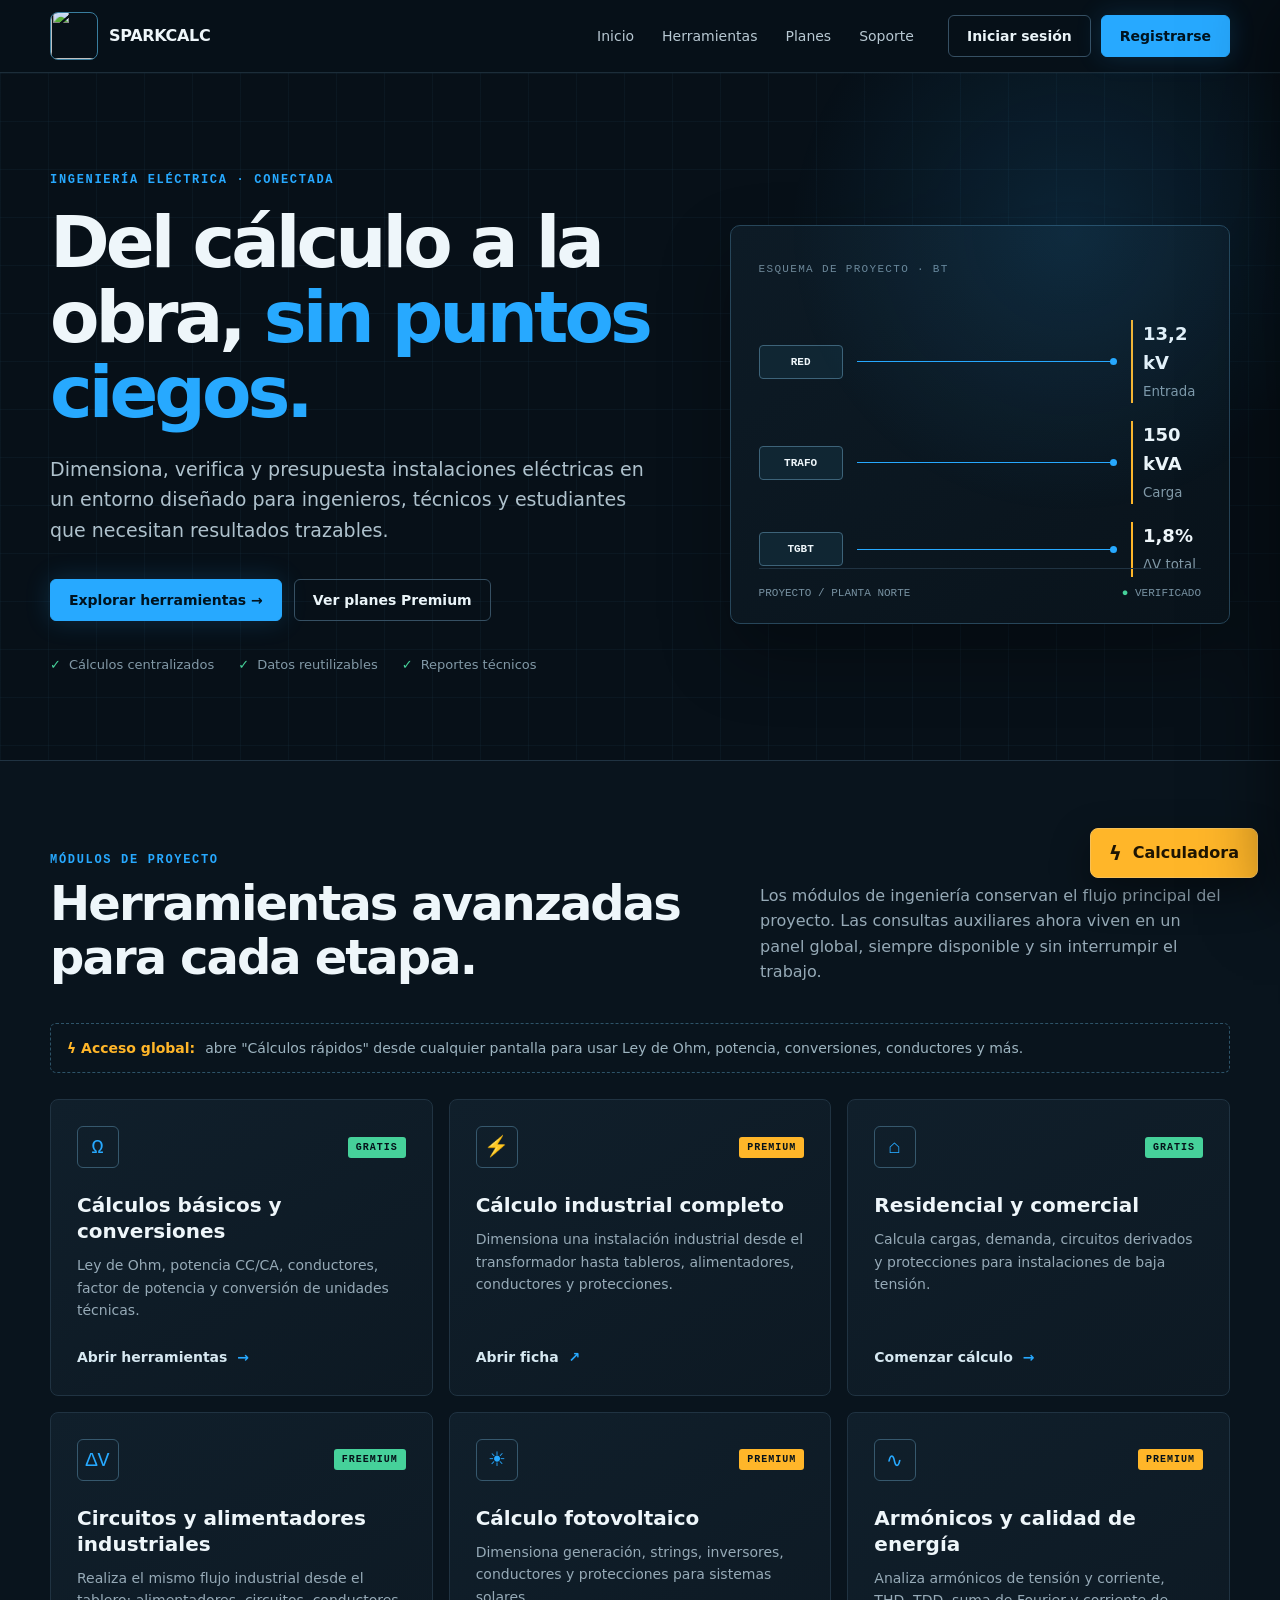
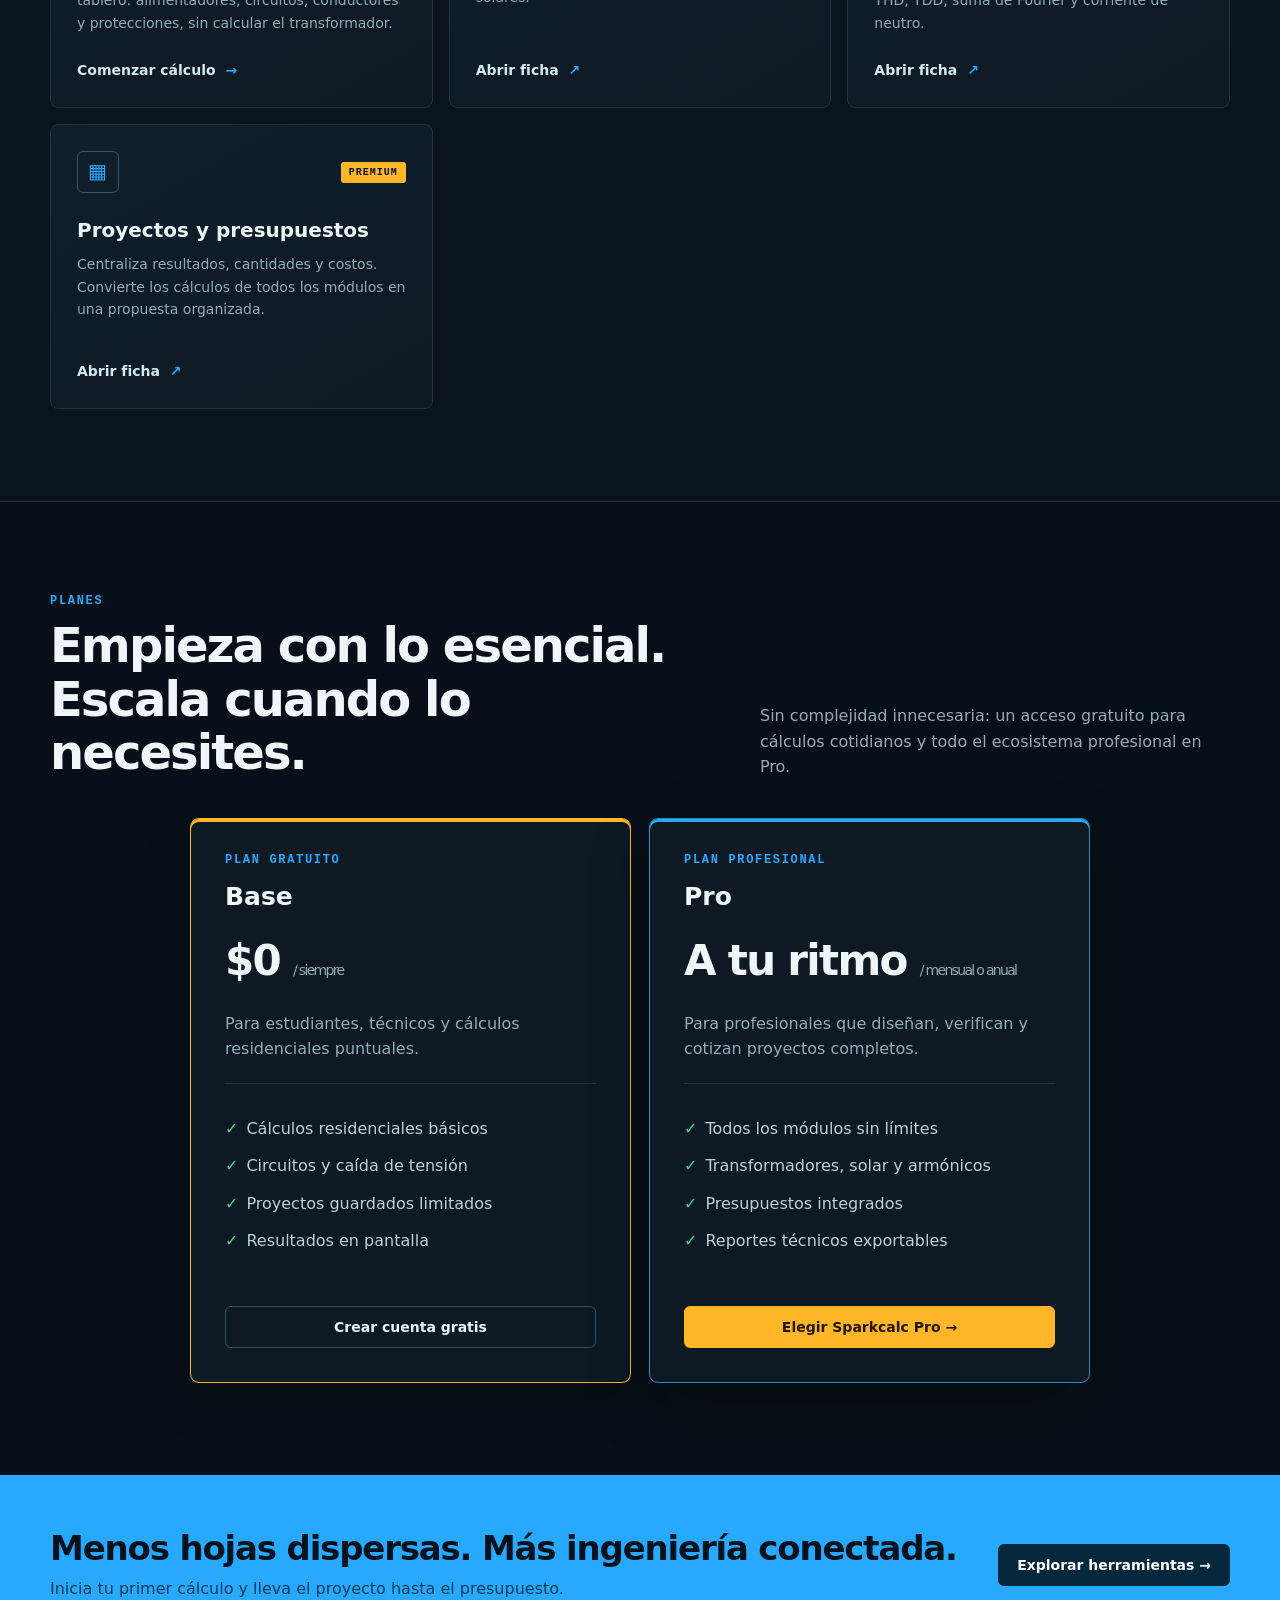
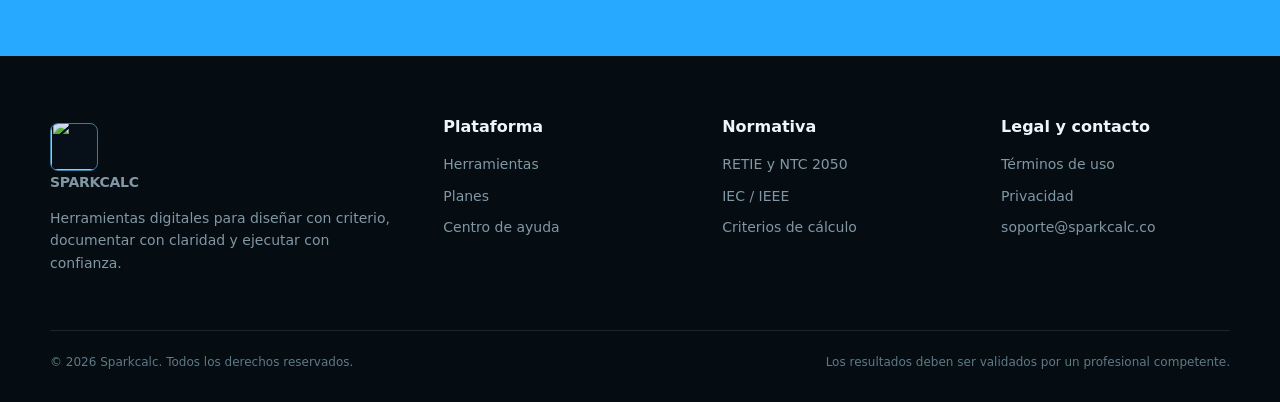
==== index.html @ feb38401 "Actualizacion de calculos basicos" ====
﻿<!doctype html>
<html lang="es">
<head>
  <meta charset="utf-8">
  <meta name="viewport" content="width=device-width, initial-scale=1">
  <meta name="description" content="Cálculo, análisis y gestión de proyectos eléctricos en una sola plataforma.">
  <title>Sparkcalc - Ingeniería eléctrica conectada</title>
  <link rel="icon" href="assets/img/logos.jpg">
  <link rel="stylesheet" href="assets/css/styles.css?v=20260930-calculator-layout">
</head>
<body>
  <header class="site-header">
    <div class="wrap nav">
      <a class="brand" href="#inicio" aria-label="Sparkcalc inicio">
        <span class="mark" aria-hidden="true"><img src="assets/img/logos.jpg" alt="" aria-hidden="true"></span>
        <span>SPARKCALC</span>
      </a>
      <nav class="links" aria-label="Navegación principal">
        <a href="#inicio">Inicio</a>
        <a href="pages/herramientas.html">Herramientas</a>
        <a href="pages/planes.html">Planes</a>
        <a href="pages/soporte.html">Soporte</a>
      </nav>
      <div class="actions">
        <a class="btn" href="pages/login.html">Iniciar sesión</a>
        <a class="btn primary" href="pages/registro.html">Registrarse</a>
      </div>
    </div>
  </header>

  <button class="quick-trigger" id="quickOpen" type="button" aria-controls="quickPanel" aria-expanded="false">
    <span class="bolt" aria-hidden="true">ϟ</span>
    <span class="label">Calculadora</span>
  </button>
  <div class="quick-backdrop" id="quickBackdrop"></div>

  <aside class="quick-panel" id="quickPanel" aria-hidden="true" aria-label="Calculadora científica">
    <div class="quick-head">
      <div>
        <div class="eyebrow">Disponible en todo momento</div>
        <h2>Calculadora científica</h2>
        <p>Resuelve expresiones sin salir de la página.</p>
      </div>
      <button class="close" id="quickClose" type="button" aria-label="Cerrar panel">×</button>
    </div>

    <div class="quick-groups" aria-label="Categorías de cálculo" hidden>
      <button class="quick-link active" type="button" data-calc="ohm" aria-pressed="true">Ω Ley de Ohm</button>
      <button class="quick-link" type="button" data-calc="power" aria-pressed="false">W Ley de Potencia</button>
      <button class="quick-link" type="button" data-calc="units" aria-pressed="false">⇄ Convertir unidades</button>
      <button class="quick-link" type="button" data-calc="conductors" aria-pressed="false">▤ Conductores</button>
      <button class="quick-link" type="button" data-calc="power-factor" aria-pressed="false">cosφ Factor de potencia</button>
      <button class="quick-link" type="button" data-calc="scientific" aria-pressed="false">ƒ(x) Científica</button>
    </div>

    <div class="mini-calc quick-calc" data-calc-panel="ohm" hidden>
      <h3>Ley de Ohm</h3>
      <p>Elige qué magnitud calcular y cuáles dos valores conoces.</p>
      <div class="field-row">
        <div class="field"><label for="ohmTarget">Calcular</label><select id="ohmTarget"><option value="V">Tensión (V)</option><option value="I" selected>Corriente (I)</option><option value="R">Resistencia (R)</option><option value="P">Potencia (P)</option></select></div>
        <div class="field"><label for="ohmMethod">Datos conocidos</label><select id="ohmMethod"></select></div>
      </div>
      <div class="field-row quick-field">
        <div class="field"><label id="ohmLabelA" for="ohmValueA">Tensión (V)</label><input id="ohmValueA" type="number" value="120" inputmode="decimal"></div>
        <div class="field"><label id="ohmLabelB" for="ohmValueB">Resistencia (Ω)</label><input id="ohmValueB" type="number" value="24" inputmode="decimal"></div>
      </div>
      <div class="result result-stack"><span id="ohmResultLabel">Corriente calculada</span><strong id="ohmResult">5 A</strong><small id="ohmFormula">I = V / R</small></div>
    </div>

    <div class="mini-calc quick-calc" data-calc-panel="power" hidden>
      <h3>Ley de Potencia</h3>
      <p>Calcula potencia, tensión, corriente o factor de potencia según el sistema.</p>
      <div class="field-row">
        <div class="field"><label for="powerSystem">Sistema</label><select id="powerSystem"><option value="dc">Corriente continua</option><option value="single" selected>Monofásico CA</option><option value="three">Trifásico CA</option></select></div>
        <div class="field"><label for="powerTarget">Calcular</label><select id="powerTarget"><option value="P" selected>Potencia activa</option><option value="V">Tensión</option><option value="I">Corriente</option><option value="PF">Factor de potencia</option></select></div>
      </div>
      <div class="field-row quick-field">
        <div class="field"><label id="powerLabelA" for="powerValueA">Tensión (V)</label><input id="powerValueA" type="number" value="220"></div>
        <div class="field"><label id="powerLabelB" for="powerValueB">Corriente (A)</label><input id="powerValueB" type="number" value="10"></div>
      </div>
      <div class="field quick-field" id="powerPfField"><label id="powerPfLabel" for="powerPf">Factor de potencia</label><input id="powerPf" type="number" value="0.9" min="0.01" max="1" step="0.01"></div>
      <div class="result result-stack"><span id="powerResultLabel">Potencia activa</span><strong id="powerResult">1,98 kW</strong><small id="powerDetail">2,20 kVA · 0,96 kVAr</small></div>
    </div>

    <div class="mini-calc quick-calc" data-calc-panel="units" hidden>
      <h3>Convertir unidades</h3>
      <p>Convierte magnitudes eléctricas entre sus unidades más usadas.</p>
      <div class="field"><label for="unitQuantity">Magnitud</label><select id="unitQuantity">
        <optgroup label="Electricidad"><option value="voltage">Tensión</option><option value="current">Corriente</option><option value="resistance">Resistencia e impedancia</option><option value="conductance">Conductancia</option><option value="power">Potencia activa</option><option value="reactivePower">Potencia reactiva</option><option value="apparentPower">Potencia aparente</option><option value="energy">Energía</option><option value="charge">Carga eléctrica</option><option value="capacitance">Capacitancia</option><option value="inductance">Inductancia</option><option value="frequency">Frecuencia</option></optgroup>
        <optgroup label="Puesta a tierra"><option value="resistivity">Resistividad</option><option value="conductivity">Conductividad</option><option value="electricField">Campo eléctrico</option></optgroup>
        <optgroup label="Iluminación"><option value="illuminance">Iluminancia</option><option value="luminousFlux">Flujo luminoso</option><option value="luminousIntensity">Intensidad luminosa</option><option value="luminance">Luminancia</option></optgroup>
        <optgroup label="Motores y mecánica"><option value="torque">Par motor</option><option value="speed">Velocidad angular</option><option value="force">Fuerza</option><option value="pressure">Presión</option></optgroup>
        <optgroup label="Ingeniería general"><option value="length">Longitud</option><option value="area">Área</option><option value="volume">Volumen</option><option value="mass">Masa</option><option value="temperature">Temperatura</option><option value="angle">Ángulo</option><option value="time">Tiempo</option></optgroup>
      </select></div>
      <div class="field-row quick-field">
        <div class="field"><label for="unitValue">Valor</label><input id="unitValue" type="number" value="1" inputmode="decimal"></div>
        <div class="field"><label for="unitFrom">Desde</label><select id="unitFrom"></select></div>
      </div>
      <div class="field quick-field"><label for="unitTo">Convertir a</label><select id="unitTo"></select></div>
      <div class="result"><span>Resultado</span><strong id="unitResult">1.000 W</strong></div>
    </div>

    <div class="mini-calc quick-calc" data-calc-panel="conductors" hidden>
      <h3>Selección preliminar de conductor</h3>
      <p>Estima calibre por ampacidad y caída de tensión máxima del 3%.</p>
      <div class="field-row">
        <div class="field"><label for="conductorCurrent">Corriente (A)</label><input id="conductorCurrent" type="number" value="40" min="0"></div>
        <div class="field"><label for="conductorLength">Longitud (m)</label><input id="conductorLength" type="number" value="30" min="0"></div>
        <div class="field"><label for="conductorVoltage">Tensión (V)</label><input id="conductorVoltage" type="number" value="220" min="1"></div>
        <div class="field"><label for="conductorMaterial">Material</label><select id="conductorMaterial"><option value="cu">Cobre</option><option value="al">Aluminio</option></select></div>
      </div>
      <div class="field quick-field"><label for="conductorSystem">Sistema</label><select id="conductorSystem"><option value="single">Monofásico</option><option value="three">Trifásico</option></select></div>
      <div class="result result-stack"><span>Calibre mínimo estimado</span><strong id="conductorResult">8 AWG Cu</strong><small id="conductorDetail">Ampacidad 50 A · ΔV 1,12%</small></div>
    </div>

    <div class="mini-calc quick-calc" data-calc-panel="power-factor" hidden>
      <h3>Corrección del factor de potencia</h3>
      <p>Estima el banco de capacitores requerido para una carga.</p>
      <div class="field"><label for="pfPower">Potencia activa (kW)</label><input id="pfPower" type="number" value="100" min="0"></div>
      <div class="field-row quick-field">
        <div class="field"><label for="pfInitial">FP actual</label><input id="pfInitial" type="number" value="0.8" min="0.01" max="1" step="0.01"></div>
        <div class="field"><label for="pfTarget">FP objetivo</label><input id="pfTarget" type="number" value="0.95" min="0.01" max="1" step="0.01"></div>
      </div>
      <div class="result result-stack"><span>Compensación requerida</span><strong id="pfResult">42,13 kVAr</strong><small id="pfDetail">De 0,80 a 0,95</small></div>
    </div>

    <div class="mini-calc quick-calc active" data-calc-panel="scientific">
      <div class="scientific-head">
        <div><h3>Calculadora científica</h3><p>Escribe una expresión o utiliza el teclado.</p></div>
        <button class="angle-mode" id="angleMode" type="button" aria-label="Cambiar unidad angular">DEG</button>
      </div>
      <label class="sr-only" for="scientificExpression">Expresión matemática</label>
      <input class="scientific-display" id="scientificExpression" type="text" value="" placeholder="Ejemplo: sin(30) + sqrt(16)" autocomplete="off" spellcheck="false">
      <output class="scientific-result" id="scientificResult" for="scientificExpression" aria-live="polite">0</output>
      <div class="scientific-keys" aria-label="Teclado de calculadora científica">
        <button type="button" data-sci-action="clear" class="key-action">AC</button>
        <button type="button" data-sci-action="backspace" class="key-action" aria-label="Borrar último carácter">⌫</button>
        <button type="button" data-sci-value="(">(</button><button type="button" data-sci-value=")">)</button>
        <button type="button" data-sci-value="sin(">sin</button><button type="button" data-sci-value="cos(">cos</button>
        <button type="button" data-sci-value="tan(">tan</button><button type="button" data-sci-value="sqrt(">√</button>
        <button type="button" data-sci-value="asin(">sin⁻¹</button><button type="button" data-sci-value="acos(">cos⁻¹</button>
        <button type="button" data-sci-value="atan(">tan⁻¹</button><button type="button" data-sci-value="abs(">|x|</button>
        <button type="button" data-sci-value="log(">log</button><button type="button" data-sci-value="ln(">ln</button>
        <button type="button" data-sci-value="pi">π</button><button type="button" data-sci-value="^">xʸ</button>
        <button type="button" data-sci-value="7">7</button><button type="button" data-sci-value="8">8</button>
        <button type="button" data-sci-value="9">9</button><button type="button" data-sci-value="/">÷</button>
        <button type="button" data-sci-value="4">4</button><button type="button" data-sci-value="5">5</button>
        <button type="button" data-sci-value="6">6</button><button type="button" data-sci-value="*">×</button>
        <button type="button" data-sci-value="1">1</button><button type="button" data-sci-value="2">2</button>
        <button type="button" data-sci-value="3">3</button><button type="button" data-sci-value="-">−</button>
        <button type="button" data-sci-value="0">0</button><button type="button" data-sci-value=".">.</button>
        <button type="button" data-sci-action="calculate" class="key-equals">=</button><button type="button" data-sci-value="+">+</button>
      </div>
      <p class="scientific-help">Funciones: sin, cos, tan, asin, acos, atan, sqrt, log, ln y abs. Constantes: pi y e.</p>
    </div>

    <p class="panel-note">¿Necesitas cálculos eléctricos o conversiones? <a class="muted-link" href="pages/calculos-basicos.html">Abrir la página de cálculos básicos →</a></p>
  </aside>

  <main>
    <section class="hero" id="inicio">
      <div class="wrap hero-grid">
        <div>
          <div class="eyebrow">Ingeniería eléctrica · conectada</div>
          <h1>Del cálculo a la obra, <span>sin puntos ciegos.</span></h1>
          <p class="lead">
            Dimensiona, verifica y presupuesta instalaciones eléctricas en un entorno diseñado para ingenieros,
            técnicos y estudiantes que necesitan resultados trazables.
          </p>
          <div class="hero-actions">
            <a class="btn primary" href="pages/herramientas.html">Explorar herramientas →</a>
            <a class="btn" href="pages/planes.html">Ver planes Premium</a>
          </div>
          <div class="micro">
            <span>Cálculos centralizados</span>
            <span>Datos reutilizables</span>
            <span>Reportes técnicos</span>
          </div>
        </div>

        <aside class="diagram" aria-label="Resumen visual de un proyecto eléctrico">
          <div class="flow">
            <div class="flow-row">
              <div class="node">RED</div>
              <div class="wire"></div>
              <div class="metric"><b>13,2 kV</b><small>Entrada</small></div>
            </div>
            <div class="flow-row">
              <div class="node">TRAFO</div>
              <div class="wire"></div>
              <div class="metric"><b>150 kVA</b><small>Carga</small></div>
            </div>
            <div class="flow-row">
              <div class="node">TGBT</div>
              <div class="wire"></div>
              <div class="metric"><b>1,8%</b><small>ΔV total</small></div>
            </div>
          </div>
          <div class="status">
            <span>PROYECTO / PLANTA NORTE</span>
            <span><strong>●</strong> VERIFICADO</span>
          </div>
        </aside>
      </div>
    </section>

    <section class="tools" id="herramientas">
      <div class="wrap">
        <div class="section-head">
          <div>
            <div class="eyebrow">Módulos de proyecto</div>
            <h2>Herramientas avanzadas<br>para cada etapa.</h2>
          </div>
          <p>
            Los módulos de ingeniería conservan el flujo principal del proyecto. Las consultas auxiliares ahora
            viven en un panel global, siempre disponible y sin interrumpir el trabajo.
          </p>
        </div>
        <div class="tools-note">
          <b>ϟ Acceso global:</b>
          abre "Cálculos rápidos" desde cualquier pantalla para usar Ley de Ohm, potencia, conversiones, conductores y más.
        </div>
        <div class="grid">
          <article class="card">
            <div class="card-top"><span class="icon">Ω</span><span class="tag free">Gratis</span></div>
            <h3>Cálculos básicos y conversiones</h3>
            <p>Ley de Ohm, potencia CC/CA, conductores, factor de potencia y conversión de unidades técnicas.</p>
            <a href="pages/calculos-basicos.html">Abrir herramientas <span>→</span></a>
          </article>
          <article class="card">
            <div class="card-top"><span class="icon">⚡</span><span class="tag">Premium</span></div>
            <h3>Cálculo industrial completo</h3>
            <p>Dimensiona una instalación industrial desde el transformador hasta tableros, alimentadores, conductores y protecciones.</p>
            <a href="pages/calculadora.html">Abrir ficha <span>↗</span></a>
          </article>
          <article class="card">
            <div class="card-top"><span class="icon">⌂</span><span class="tag free">Gratis</span></div>
            <h3>Residencial y comercial</h3>
            <p>Calcula cargas, demanda, circuitos derivados y protecciones para instalaciones de baja tensión.</p>
            <a href="pages/calculadora.html">Comenzar cálculo <span>→</span></a>
          </article>
          <article class="card">
            <div class="card-top"><span class="icon">ΔV</span><span class="tag free">Freemium</span></div>
            <h3>Circuitos y alimentadores industriales</h3>
            <p>Realiza el mismo flujo industrial desde el tablero: alimentadores, circuitos, conductores y protecciones, sin calcular el transformador.</p>
            <a href="pages/calculadora.html">Comenzar cálculo <span>→</span></a>
          </article>
          <article class="card">
            <div class="card-top"><span class="icon">☀</span><span class="tag">Premium</span></div>
            <h3>Cálculo fotovoltaico</h3>
            <p>Dimensiona generación, strings, inversores, conductores y protecciones para sistemas solares.</p>
            <a href="pages/fotovoltaico.html">Abrir ficha <span>↗</span></a>
          </article>
          <article class="card">
            <div class="card-top"><span class="icon">∿</span><span class="tag">Premium</span></div>
            <h3>Armónicos y calidad de energía</h3>
            <p>Analiza armónicos de tensión y corriente, THD, TDD, suma de Fourier y corriente de neutro.</p>
            <a href="pages/calidad-energia.html">Abrir ficha <span>↗</span></a>
          </article>
          <article class="card">
            <div class="card-top"><span class="icon">▦</span><span class="tag">Premium</span></div>
            <h3>Proyectos y presupuestos</h3>
            <p>Centraliza resultados, cantidades y costos. Convierte los cálculos de todos los módulos en una propuesta organizada.</p>
            <a href="pages/proyectos.html">Abrir ficha <span>↗</span></a>
          </article>
        </div>
      </div>
    </section>

    <section class="pricing" id="planes">
      <div class="wrap">
        <div class="section-head">
          <div>
            <div class="eyebrow">Planes</div>
            <h2>Empieza con lo esencial.<br>Escala cuando lo necesites.</h2>
          </div>
          <p>Sin complejidad innecesaria: un acceso gratuito para cálculos cotidianos y todo el ecosistema profesional en Pro.</p>
        </div>
        <div class="price-grid">
          <article class="price">
            <div class="eyebrow">Plan gratuito</div>
            <h3>Base</h3>
            <div class="amount">$0 <small>/ siempre</small></div>
            <p>Para estudiantes, técnicos y cálculos residenciales puntuales.</p>
            <ul class="features">
              <li>Cálculos residenciales básicos</li>
              <li>Circuitos y caída de tensión</li>
              <li>Proyectos guardados limitados</li>
              <li>Resultados en pantalla</li>
            </ul>
            <a class="btn" href="pages/registro.html">Crear cuenta gratis</a>
          </article>
          <article class="price pro">
            <div class="eyebrow">Plan profesional</div>
            <h3>Pro</h3>
            <div class="amount">A tu ritmo <small>/ mensual o anual</small></div>
            <p>Para profesionales que diseñan, verifican y cotizan proyectos completos.</p>
            <ul class="features">
              <li>Todos los módulos sin límites</li>
              <li>Transformadores, solar y armónicos</li>
              <li>Presupuestos integrados</li>
              <li>Reportes técnicos exportables</li>
            </ul>
            <a class="btn amber" href="pages/registro.html">Elegir Sparkcalc Pro →</a>
          </article>
        </div>
      </div>
    </section>

    <section class="cta-band">
      <div class="wrap cta-in">
        <div>
          <h2>Menos hojas dispersas. Más ingeniería conectada.</h2>
          <p>Inicia tu primer cálculo y lleva el proyecto hasta el presupuesto.</p>
        </div>
        <a class="btn" href="pages/herramientas.html">Explorar herramientas →</a>
      </div>
    </section>
  </main>

  <footer id="soporte">
    <div class="wrap">
      <div class="foot">
        <div>
          <a class="brand" href="#inicio"><span class="mark" aria-hidden="true"><img src="assets/img/logos.jpg" alt="" aria-hidden="true"></span><span>SPARKCALC</span></a>
          <p>Herramientas digitales para diseñar con criterio, documentar con claridad y ejecutar con confianza.</p>
        </div>
        <div>
          <h4>Plataforma</h4>
          <a href="pages/herramientas.html">Herramientas</a>
          <a href="pages/planes.html">Planes</a>
          <a href="pages/soporte.html">Centro de ayuda</a>
        </div>
        <div>
          <h4>Normativa</h4>
          <a href="pages/normativa.html">RETIE y NTC 2050</a>
          <a href="pages/normativa.html#iec-ieee">IEC / IEEE</a>
          <a href="pages/normativa.html#criterios">Criterios de cálculo</a>
        </div>
        <div>
          <h4>Legal y contacto</h4>
          <a href="pages/legal.html">Términos de uso</a>
          <a href="pages/legal.html#privacidad">Privacidad</a>
          <a href="mailto:soporte@sparkcalc.co">soporte@sparkcalc.co</a>
        </div>
      </div>
      <div class="legal">
        <span>© 2026 Sparkcalc. Todos los derechos reservados.</span>
        <span>Los resultados deben ser validados por un profesional competente.</span>
      </div>
    </div>
  </footer>
  <script src="assets/js/main.js?v=20260930-calculator-layout" defer></script>
</body>
</html>
---- assets/css/styles.css ----
:root {
  --bg: #071018;
  --panel: #0d1923;
  --panel-strong: #101f2b;
  --line: #203342;
  --text: #eef6fa;
  --muted: #96aab7;
  --blue: #27a9ff;
  --amber: #ffb629;
  --green: #46d19a;
  --max: 1180px;
}

* { box-sizing: border-box; }
html { scroll-behavior: smooth; }

body {
  margin: 0;
  background: var(--bg);
  color: var(--text);
  font: 16px/1.6 Inter, ui-sans-serif, system-ui, -apple-system, BlinkMacSystemFont, "Segoe UI", sans-serif;
  opacity: 0;
  animation: pageIn .42s ease-out forwards;
}

body.page-exit { animation: pageOut .18s ease-in forwards; }

a { color: inherit; text-decoration: none; }
button, input { font: inherit; }
.is-hidden { display: none; }
.wrap { width: min(var(--max), calc(100% - 40px)); margin: auto; }

.eyebrow {
  color: var(--blue);
  font: 700 12px/1.2 ui-monospace, SFMono-Regular, Consolas, monospace;
  letter-spacing: .14em;
  text-transform: uppercase;
}

.site-header {
  position: sticky;
  top: 0;
  z-index: 20;
  border-bottom: 1px solid rgba(69, 101, 122, .35);
  background: rgba(7, 16, 24, .88);
  -webkit-backdrop-filter: blur(16px);
  backdrop-filter: blur(16px);
}

.nav { display: flex; height: 72px; align-items: center; gap: 34px; }
.brand { display: flex; align-items: center; gap: 11px; font-weight: 780; letter-spacing: -.02em; }

.mark {
  display: grid;
  width: 48px;
  height: 48px;
  place-items: center;
  border: 1px solid #397d9e;
  border-radius: 8px;
  overflow: hidden;
  background: #071018;
  color: var(--amber);
  padding: 0;
}

.mark img {
  width: 54px;
  height: 54px;
  max-width: none;
  object-fit: cover;
  object-position: 27% 50%;
  transform: translateY(-8px);
}

.links { display: flex; gap: 28px; margin-left: auto; color: #b7c8d2; font-size: 14px; }
.links a:hover { color: #fff; }
.actions { display: flex; gap: 10px; }

.btn {
  display: inline-flex;
  min-height: 42px;
  align-items: center;
  justify-content: center;
  padding: 0 18px;
  border: 1px solid #365063;
  border-radius: 6px;
  background: transparent;
  color: #eaf4f8;
  cursor: pointer;
  font-size: 14px;
  font-weight: 700;
  transition: transform .2s ease, border-color .2s ease, background-color .2s ease, box-shadow .2s ease;
}

.btn:hover { border-color: #5b839d; transform: translateY(-2px); box-shadow: 0 10px 24px rgba(0, 0, 0, .18); }
.btn:active { transform: translateY(0); }
.btn.primary { border-color: var(--blue); background: var(--blue); color: #00131f; box-shadow: 0 0 26px rgba(39, 169, 255, .18); }
.btn.amber { border-color: var(--amber); background: var(--amber); color: #241600; }

.hero {
  position: relative;
  overflow: hidden;
  padding: 100px 0 84px;
  border-bottom: 1px solid var(--line);
  background-image:
    linear-gradient(rgba(41, 79, 102, .12) 1px, transparent 1px),
    linear-gradient(90deg, rgba(41, 79, 102, .12) 1px, transparent 1px);
  background-size: 48px 48px;
}

.hero::after {
  position: absolute;
  top: -150px;
  right: -100px;
  width: 620px;
  height: 620px;
  background: radial-gradient(circle, rgba(39, 169, 255, .13), transparent 64%);
  content: "";
  pointer-events: none;
}

.hero-grid { display: grid; align-items: center; gap: 68px; grid-template-columns: 1.1fr .9fr; }
.hero-grid > *, .page-hero .wrap { animation: riseIn .58s ease-out both; }
.hero-grid > *:nth-child(2) { animation-delay: .08s; }
.hero h1 { max-width: 800px; margin: 18px 0 24px; font-size: clamp(42px, 6vw, 72px); letter-spacing: -.055em; line-height: 1.04; }
.hero h1 span { color: var(--blue); }
.lead { max-width: 650px; margin: 0 0 34px; color: #afc2cd; font-size: 19px; }
.hero-actions { display: flex; flex-wrap: wrap; gap: 12px; }
.micro { display: flex; gap: 24px; margin-top: 34px; color: #8299a7; font-size: 13px; }
.micro span::before, .features li::before { margin-right: 8px; color: var(--green); content: "✓"; }

.diagram {
  position: relative;
  min-height: 390px;
  padding: 28px;
  border: 1px solid #27465a;
  border-radius: 10px;
  background: linear-gradient(145deg, #0d1b26, #09131b);
  box-shadow: 0 30px 70px rgba(0, 0, 0, .32);
  transition: transform .28s ease, border-color .28s ease, box-shadow .28s ease;
}

.diagram:hover { border-color: #3b7494; transform: translateY(-5px); box-shadow: 0 34px 80px rgba(0, 0, 0, .38); }

.diagram::before {
  color: #6d8798;
  content: "ESQUEMA DE PROYECTO · BT";
  font: 11px ui-monospace, SFMono-Regular, Consolas, monospace;
  letter-spacing: .12em;
}

.flow { margin-top: 40px; }
.flow-row { display: grid; align-items: center; gap: 14px; grid-template-columns: 84px 1fr 70px; margin: 18px 0; }
.node { padding: 10px 8px; border: 1px solid #3d6379; border-radius: 4px; background: #102633; font: 700 11px ui-monospace, SFMono-Regular, Consolas, monospace; text-align: center; }
.wire { position: relative; height: 1px; background: var(--blue); }
.wire::after { position: absolute; top: -3px; right: 0; width: 7px; height: 7px; border-radius: 50%; background: var(--blue); content: ""; }
.metric { padding-left: 10px; border-left: 2px solid var(--amber); }
.metric b { display: block; font-size: 18px; }
.metric small { color: #8199a7; }

.status {
  position: absolute;
  right: 28px;
  bottom: 24px;
  left: 28px;
  display: flex;
  justify-content: space-between;
  padding-top: 18px;
  border-top: 1px solid var(--line);
  color: #7892a2;
  font: 11px ui-monospace, SFMono-Regular, Consolas, monospace;
}

.status strong { color: var(--green); }
section { padding: 92px 0; }

.section-head {
  display: flex;
  align-items: end;
  justify-content: space-between;
  gap: 30px;
  margin-bottom: 38px;
}

.section-head h2 { margin: 10px 0 0; font-size: clamp(32px, 4vw, 48px); letter-spacing: -.04em; line-height: 1.12; }
.section-head p { max-width: 470px; margin: 0; color: var(--muted); }
.tools { background: #09141d; }

.tools-note {
  display: flex;
  align-items: center;
  gap: 10px;
  margin: 0 0 26px;
  padding: 13px 16px;
  border: 1px dashed #2d5368;
  border-radius: 6px;
  color: #9eb5c1;
  font-size: 14px;
}

.tools-note b { color: var(--amber); }
.grid { display: grid; gap: 16px; grid-template-columns: repeat(3, 1fr); }

.card {
  display: flex;
  min-height: 285px;
  flex-direction: column;
  padding: 26px;
  border: 1px solid var(--line);
  border-radius: 8px;
  background: linear-gradient(150deg, var(--panel-strong), var(--panel));
  animation: riseIn .52s ease-out both;
  transition: transform .22s ease, border-color .22s ease, box-shadow .22s ease;
}

.card:hover { border-color: #376078; transform: translateY(-6px); box-shadow: 0 22px 48px rgba(0, 0, 0, .22); }
.card:nth-child(2), .module-item:nth-child(2), .step:nth-child(2) { animation-delay: .06s; }
.card:nth-child(3), .module-item:nth-child(3), .step:nth-child(3) { animation-delay: .12s; }
.card:nth-child(4), .module-item:nth-child(4) { animation-delay: .18s; }
.card:nth-child(5) { animation-delay: .24s; }
.card:nth-child(6) { animation-delay: .3s; }
.card-top { display: flex; align-items: center; justify-content: space-between; }
.icon { display: grid; width: 42px; height: 42px; place-items: center; border: 1px solid #36586d; border-radius: 6px; color: var(--blue); font: 20px ui-monospace, SFMono-Regular, Consolas, monospace; }
.tag { padding: 5px 8px; border-radius: 3px; background: var(--amber); color: #05121a; font: 700 10px ui-monospace, SFMono-Regular, Consolas, monospace; letter-spacing: .1em; text-transform: uppercase; }
.tag.free { background: var(--green); }
.card h3 { margin: 24px 0 10px; font-size: 20px; line-height: 1.3; }
.card p { margin: 0; color: var(--muted); font-size: 14px; }
.card a { margin-top: auto; padding-top: 25px; color: #d6e8f1; font-size: 14px; font-weight: 700; }
.card a span { margin-left: 5px; color: var(--blue); }

.pricing { border-top: 1px solid var(--line); background: var(--bg); }
.price-grid { display: grid; max-width: 900px; gap: 18px; grid-template-columns: 1fr 1fr; margin: 0 auto; }
.price { padding: 34px; border: 1px solid var(--line); border-radius: 9px; background: var(--panel); }
.price:not(.pro) { border-color: var(--amber); box-shadow: inset 0 3px var(--amber), 0 18px 45px rgba(0, 0, 0, .18); }
.price.pro { border-color: #2c8ac0; box-shadow: inset 0 3px var(--blue), 0 25px 60px rgba(0, 0, 0, .25); }
.price h3 { margin: 10px 0; font-size: 25px; }
.amount { font-size: 42px; font-weight: 800; letter-spacing: -.04em; }
.amount small { color: var(--muted); font-size: 14px; font-weight: 500; }
.price > p { min-height: 52px; color: var(--muted); }
.features { padding: 20px 0; border-top: 1px solid var(--line); margin: 20px 0; list-style: none; }
.features li { margin: 12px 0; color: #bed0d9; }
.price .btn { width: 100%; }

.cta-band { padding: 54px 0; background: var(--blue); color: #02131d; }
.cta-in { display: flex; align-items: center; justify-content: space-between; gap: 30px; }
.cta-in h2 { margin: 0; font-size: 34px; letter-spacing: -.035em; line-height: 1.15; }
.cta-in p { margin: 8px 0 0; color: #0c3b56; }
.cta-in .btn { border-color: #06283c; background: #06283c; color: #fff; white-space: nowrap; }

footer { padding: 58px 0 30px; background: #050c12; }
.foot { display: grid; gap: 50px; grid-template-columns: 1.5fr repeat(3, 1fr); }
.foot p, .foot a { color: #8197a4; font-size: 14px; }
.foot h4 { margin: 0 0 14px; }
.foot a { display: block; margin: 9px 0; }
.foot a:hover { color: #fff; }
.legal { display: flex; justify-content: space-between; margin-top: 42px; padding-top: 22px; border-top: 1px solid #172632; color: #607987; font-size: 12px; }

.quick-trigger {
  position: fixed;
  right: 22px;
  bottom: 22px;
  z-index: 35;
  display: flex;
  min-height: 50px;
  align-items: center;
  gap: 10px;
  padding: 0 18px;
  border: 1px solid #f7c057;
  border-radius: 8px;
  background: var(--amber);
  color: #1e1503;
  box-shadow: 0 14px 38px rgba(0, 0, 0, .42);
  cursor: pointer;
  font-weight: 800;
  transition: transform .2s ease, box-shadow .2s ease;
}

.quick-trigger:hover { transform: translateY(-3px); box-shadow: 0 18px 46px rgba(0, 0, 0, .5); }

.quick-trigger .bolt { font-size: 20px; }
.quick-panel { position: fixed; inset: 0 0 0 auto; z-index: 50; width: min(430px, 100%); overflow: auto; padding: 24px; border-left: 1px solid #31556a; background: #08131c; box-shadow: -24px 0 70px rgba(0, 0, 0, .55); transform: translateX(105%); transition: transform .25s ease; }
.quick-panel.open { transform: none; }
.quick-backdrop { position: fixed; inset: 0; z-index: 45; background: rgba(1, 7, 11, .62); -webkit-backdrop-filter: blur(3px); backdrop-filter: blur(3px); opacity: 0; pointer-events: none; transition: .2s; }
.quick-backdrop.open { opacity: 1; pointer-events: auto; }
.quick-head { display: flex; align-items: start; justify-content: space-between; gap: 20px; padding-bottom: 20px; border-bottom: 1px solid var(--line); }
.quick-head h2 { margin: 6px 0; font-size: 24px; line-height: 1.2; }
.quick-head p { margin: 0; color: var(--muted); font-size: 14px; }
.close { width: 40px; height: 40px; border: 1px solid var(--line); border-radius: 6px; background: var(--panel); color: #fff; cursor: pointer; font-size: 22px; }
.quick-groups { display: grid; gap: 9px; grid-template-columns: 1fr 1fr; margin: 22px 0; }
.quick-link { padding: 13px; border: 1px solid var(--line); border-radius: 6px; background: var(--panel); color: #c8d8e0; cursor: pointer; font-weight: 650; text-align: left; }
.quick-link:hover, .quick-link.active { border-color: var(--blue); background: #102839; color: #fff; }
.mini-calc { padding: 20px; border: 1px solid #28536c; border-radius: 8px; background: #0d1e29; }
.mini-calc h3 { margin: 0 0 4px; }
.mini-calc > p { margin: 0 0 18px; color: var(--muted); font-size: 13px; }
.field-row { display: grid; gap: 10px; grid-template-columns: 1fr 1fr; }
.field label { display: block; margin-bottom: 5px; color: #9db2bd; font-size: 13px; }
.field input, .quick-panel .field select { width: 100%; height: 43px; padding: 0 11px; border: 1px solid #315267; border-radius: 5px; background: #07131b; color: #fff; font: 16px ui-monospace, SFMono-Regular, Consolas, monospace; }
.result { display: flex; align-items: center; justify-content: space-between; margin-top: 15px; padding: 13px; border-left: 3px solid var(--green); background: #0a1720; }
.result span { color: var(--muted); font-size: 13px; }
.result strong { font: 700 20px ui-monospace, SFMono-Regular, Consolas, monospace; }
.quick-calc[hidden] { display: none; }
.quick-field { margin-top: 10px; }
.result-stack { display: grid; align-items: initial; justify-content: initial; }
.result-stack strong { margin-top: 3px; }
.result-stack small { margin-top: 2px; color: #8299a7; font: 11px ui-monospace, SFMono-Regular, Consolas, monospace; }
.sr-only { position: absolute; width: 1px; height: 1px; overflow: hidden; clip: rect(0, 0, 0, 0); white-space: nowrap; }
.scientific-head { display: flex; align-items: start; justify-content: space-between; gap: 16px; }
.scientific-head h3 { margin-bottom: 4px; }
.angle-mode { padding: 6px 9px; border: 1px solid var(--blue); border-radius: 5px; background: #102839; color: #fff; cursor: pointer; font: 700 11px ui-monospace, SFMono-Regular, Consolas, monospace; }
.scientific-display { width: 100%; height: 46px; margin-top: 8px; padding: 0 12px; border: 1px solid #315267; border-radius: 5px 5px 0 0; outline: none; background: #07131b; color: #dbeaf1; font: 15px ui-monospace, SFMono-Regular, Consolas, monospace; text-align: right; }
.scientific-display:focus { border-color: var(--blue); }
.scientific-result { display: block; min-height: 48px; overflow: hidden; padding: 7px 12px; border: 1px solid #315267; border-top: 0; border-radius: 0 0 5px 5px; background: #091720; color: var(--green); font: 700 22px/34px ui-monospace, SFMono-Regular, Consolas, monospace; text-align: right; text-overflow: ellipsis; white-space: nowrap; }
.scientific-keys { display: grid; gap: 7px; grid-template-columns: repeat(4, 1fr); margin-top: 14px; }
.scientific-keys button { min-height: 39px; border: 1px solid #29485b; border-radius: 5px; background: #10212d; color: #dbeaf1; cursor: pointer; font-weight: 700; transition: border-color .15s, background-color .15s; }
.scientific-keys button:hover { border-color: var(--blue); background: #153044; }
.scientific-keys .key-action { color: var(--amber); }
.scientific-keys .key-equals { border-color: var(--blue); background: var(--blue); color: #00131f; }
.scientific-help { margin: 12px 0 0; color: #7892a2; font-size: 11px; }
.panel-note { margin-top: 20px; color: #76909f; font-size: 12px; }

/* Página de cálculos básicos */
.calculations-page { background: #071018; }
.calc-index { position: sticky; top: 72px; z-index: 15; border-bottom: 1px solid var(--line); background: rgba(7, 16, 24, .94); backdrop-filter: blur(12px); }
.calc-index .wrap { display: flex; gap: 8px; overflow-x: auto; padding: 12px 0; scrollbar-width: thin; }
.calc-index a { flex: 0 0 auto; padding: 7px 12px; border: 1px solid #29485b; border-radius: 20px; color: #a9bec9; font-size: 12px; font-weight: 700; }
.calc-index a:hover { border-color: var(--blue); color: #fff; }
.calc-library { padding: 54px 0 80px; background: #09141d; }
.calc-library-grid { display: grid; gap: 20px; grid-template-columns: repeat(2, minmax(0, 1fr)); }
.calc-tool-card { scroll-margin-top: 145px; padding: 28px; border: 1px solid #27465a; border-radius: 10px; background: linear-gradient(145deg, #0d1b26, #09131b); box-shadow: 0 22px 55px rgba(0, 0, 0, .22); }
.calc-tool-wide { grid-column: 1 / -1; }
.calc-tool-heading { display: flex; align-items: center; gap: 14px; margin-bottom: 12px; }
.calc-tool-heading h2 { margin: 3px 0 0; font-size: 25px; letter-spacing: -.03em; }
.calc-tool-card > p { margin: 0 0 22px; color: #8fa6b3; font-size: 14px; }
.calc-tool-card .field label { color: #9db2bd; }
.calc-tool-card .field input, .calc-tool-card .field select { width: 100%; height: 43px; padding: 0 11px; border: 1px solid #315267; border-radius: 5px; background: #07131b; color: #fff; font: 15px ui-monospace, SFMono-Regular, Consolas, monospace; }
.calc-tool-card .field-note { display: block; margin-top: 6px; color: #718a98; font-size: 11px; line-height: 1.45; }
.converter-layout { display: grid; gap: 12px; grid-template-columns: 1.35fr repeat(3, 1fr); }
.calc-warning { margin-top: 22px; padding: 16px 18px; border: 1px dashed #4b6070; border-radius: 7px; color: #8fa6b3; font-size: 13px; }
.calc-warning strong { color: var(--amber); }
.electric-wheel-layout { display: grid; align-items: center; gap: 52px; grid-template-columns: 330px 1fr; }
.formula-wheel { position: relative; display: grid; width: 320px; height: 320px; overflow: hidden; border: 2px solid #315d75; border-radius: 50%; grid-template-columns: 1fr 1fr; grid-template-rows: 1fr 1fr; background: #07131b; box-shadow: inset 0 0 45px rgba(39, 169, 255, .08), 0 20px 45px rgba(0, 0, 0, .25); }
.wheel-segment { display: grid; place-content: center; gap: 2px; border: 0; background: #0d202d; color: #9eb3bf; cursor: pointer; transition: background-color .2s, color .2s, box-shadow .2s; }
.wheel-segment:nth-child(odd) { border-right: 1px solid #315267; }
.wheel-p, .wheel-v { border-bottom: 1px solid #315267; }
.wheel-segment strong { font: 800 34px/1 ui-monospace, SFMono-Regular, Consolas, monospace; }
.wheel-segment span { font-size: 11px; font-weight: 700; }
.wheel-segment small { display: block; max-width: 118px; margin-top: 4px; color: #738d9b; font: 9px/1.35 ui-monospace, SFMono-Regular, Consolas, monospace; }
.wheel-segment:hover { background: #123247; color: #fff; }
.wheel-segment.active { background: #0c3c59; color: var(--blue); box-shadow: inset 0 0 30px rgba(39, 169, 255, .15); }
.wheel-segment.active small { color: #b8dcee; }
.wheel-segment:disabled { background: #09151e; color: #4e626e; cursor: not-allowed; }
.wheel-segment:disabled small { color: #42545f; }
.wheel-center { position: absolute; top: 50%; left: 50%; display: grid; width: 92px; height: 92px; place-content: center; border: 2px solid var(--amber); border-radius: 50%; background: #09141d; color: var(--amber); font: 800 23px/1 ui-monospace, SFMono-Regular, Consolas, monospace; text-align: center; transform: translate(-50%, -50%); pointer-events: none; }
.wheel-center small { color: #8da2ae; font-size: 9px; font-weight: 500; }
.wheel-form { display: grid; min-width: 0; gap: 12px; }
#quickPanel .quick-groups, #quickPanel [data-calc-panel]:not([data-calc-panel="scientific"]) { display: none !important; }

.page-main { background: #f4f7f9; color: #13232d; }
.page-hero {
  padding: 74px 0 46px;
  border-bottom: 1px solid var(--line);
  color: var(--text);
  background:
    linear-gradient(90deg, rgba(39, 169, 255, .13), transparent 42%),
    linear-gradient(rgba(41, 79, 102, .1) 1px, transparent 1px),
    linear-gradient(90deg, rgba(41, 79, 102, .1) 1px, transparent 1px),
    #09141d;
  background-size: auto, 44px 44px, 44px 44px;
}
.page-hero h1 { max-width: 780px; margin: 12px 0 16px; color: var(--text); font-size: clamp(36px, 5vw, 58px); letter-spacing: -.05em; line-height: 1.05; }
.page-hero p { max-width: 760px; margin: 0; color: #abc0cc; font-size: 18px; }
.page-section { padding: 56px 0; background: #f4f7f9; }
.split { display: grid; gap: 22px; grid-template-columns: 1.05fr .95fr; }
.panel {
  padding: 24px;
  border: 1px solid #d8e2e8;
  border-radius: 8px;
  background: #ffffff;
  color: #13232d;
  box-shadow: 0 18px 45px rgba(22, 44, 58, .08);
  animation: riseIn .5s ease-out both;
  transition: transform .22s ease, box-shadow .22s ease, border-color .22s ease;
}
.panel:hover { border-color: #c2d3dc; transform: translateY(-3px); box-shadow: 0 22px 52px rgba(22, 44, 58, .11); }
.panel h2, .panel h3 { margin-top: 0; letter-spacing: -.025em; line-height: 1.2; }
.panel h2, .panel h3 { color: #0f2532; }
.panel p { color: #344f60; }
.module-list { display: grid; gap: 14px; }
.module-item {
  display: grid;
  gap: 16px;
  grid-template-columns: 52px 1fr auto;
  align-items: center;
  padding: 18px;
  border: 1px solid #d8e2e8;
  border-radius: 8px;
  background: #ffffff;
  color: #13232d;
  box-shadow: 0 14px 34px rgba(22, 44, 58, .07);
  animation: riseIn .5s ease-out both;
  transition: transform .2s ease, border-color .2s ease, box-shadow .2s ease;
}
.module-item:hover { border-color: #b9ced9; transform: translateY(-3px); box-shadow: 0 18px 42px rgba(22, 44, 58, .1); }
.module-item p { margin: 4px 0 0; color: #344f60; font-size: 14px; }
.module-item h3 { margin: 0; color: #0f2532; font-size: 18px; }
.page-section .btn:not(.primary):not(.amber), .auth-card .btn:not(.primary):not(.amber) {
  border-color: #b7c9d3;
  background: #ffffff;
  color: #173140;
}
.page-section .btn:not(.primary):not(.amber):hover, .auth-card .btn:not(.primary):not(.amber):hover {
  border-color: #6d91a5;
}
.stat-grid { display: grid; gap: 12px; grid-template-columns: repeat(3, 1fr); margin-top: 22px; }
.stat {
  padding: 16px;
  border: 1px solid #d9e5eb;
  border-left: 4px solid var(--blue);
  border-radius: 6px;
  background: #f8fbfd;
}
.stat b { display: block; font-size: 24px; letter-spacing: -.03em; }
.stat span { color: #405b6b; font-size: 13px; }
.form-grid { display: grid; gap: 14px; grid-template-columns: 1fr 1fr; }
.form-grid .field.full { grid-column: 1 / -1; }
.panel .field label, .auth-card .field label { color: #425765; }
.panel .field input, .panel .field select, .panel .field textarea,
.auth-card .field input, .auth-card .field select, .auth-card .field textarea {
  width: 100%;
  min-height: 43px;
  padding: 10px 11px;
  border: 1px solid #c9d7df;
  border-radius: 5px;
  background: #fbfdfe;
  color: #102431;
  box-shadow: inset 0 1px 2px rgba(16, 36, 49, .04);
}
.field textarea { min-height: 110px; resize: vertical; }
.table {
  width: 100%;
  border-collapse: collapse;
  overflow: hidden;
  border: 1px solid #d8e2e8;
  border-radius: 8px;
  background: #ffffff;
  color: #263b49;
  font-size: 14px;
}
.table th, .table td { padding: 14px; border-bottom: 1px solid #e1e9ee; text-align: left; }
.table th { background: #eaf2f6; color: #173140; font-size: 12px; letter-spacing: .08em; text-transform: uppercase; }
.table tr:last-child td { border-bottom: 0; }
.steps { display: grid; gap: 12px; counter-reset: step; }
.step { position: relative; padding: 18px 18px 18px 58px; border: 1px solid #d8e2e8; border-radius: 8px; background: #f8fbfd; }
.step::before {
  position: absolute;
  top: 18px;
  left: 18px;
  display: grid;
  width: 28px;
  height: 28px;
  place-items: center;
  border-radius: 50%;
  background: var(--amber);
  color: #211500;
  counter-increment: step;
  content: counter(step);
  font-weight: 800;
}
.step h3 { margin: 0 0 4px; font-size: 17px; }
.step p { margin: 0; color: #344f60; font-size: 14px; }
.auth-shell { display: grid; min-height: calc(100vh - 72px); place-items: center; padding: 46px 0; background: #f4f7f9; color: #13232d; }
.auth-card {
  width: min(460px, calc(100% - 32px));
  padding: 32px;
  border: 1px solid #d8e2e8;
  border-radius: 8px;
  background: #ffffff;
  box-shadow: 0 24px 70px rgba(22, 44, 58, .12);
  animation: riseIn .5s ease-out both;
}
.auth-card h1 { margin: 12px 0 8px; font-size: 34px; letter-spacing: -.04em; line-height: 1.08; }
.auth-card p { margin: 0 0 22px; color: #344f60; }
.auth-card .btn { width: 100%; margin-top: 16px; }
.muted-link { color: var(--blue); font-weight: 700; }
.page-main .pricing { border-top: 0; background: #f4f7f9; }
.page-main .price {
  border-color: #d8e2e8;
  background: #ffffff;
  color: #13232d;
  box-shadow: 0 18px 45px rgba(22, 44, 58, .08);
}
.page-main .price:not(.pro) { border-color: #e5a11f; box-shadow: inset 0 3px var(--amber), 0 22px 54px rgba(127, 91, 20, .12); }
.page-main .price.pro { border-color: #42aee8; box-shadow: inset 0 3px var(--blue), 0 24px 60px rgba(22, 44, 58, .12); }
.page-main .price h3, .page-main .amount { color: #0f2532; }
.page-main .price > p, .page-main .features li { color: #344f60; }
.page-main .amount small { color: #405b6b; }
.page-main .features { border-top-color: #d8e2e8; }

@keyframes pageIn {
  from { opacity: 0; }
  to { opacity: 1; }
}

@keyframes pageOut {
  from { opacity: 1; }
  to { opacity: 0; }
}

@keyframes riseIn {
  from { opacity: 0; transform: translateY(14px); }
  to { opacity: 1; transform: translateY(0); }
}

@media (prefers-reduced-motion: reduce) {
  html { scroll-behavior: auto; }
  *, *::before, *::after {
    animation-duration: .01ms !important;
    animation-iteration-count: 1 !important;
    scroll-behavior: auto !important;
    transition-duration: .01ms !important;
  }
}

@media (max-width: 900px) {
  .links { display: none; }
  .actions .btn:first-child { display: none; }
  .hero-grid { grid-template-columns: 1fr; }
  .diagram { min-height: 340px; }
  .grid { grid-template-columns: repeat(2, 1fr); }
  .foot { grid-template-columns: 1fr 1fr; }
  .section-head { display: block; }
  .section-head p { margin-top: 16px; }
  .split { grid-template-columns: 1fr; }
  .module-item { grid-template-columns: 46px 1fr; }
  .module-item .btn { grid-column: 1 / -1; }
  .calc-library-grid { grid-template-columns: 1fr; }
  .calc-tool-wide { grid-column: auto; }
  .converter-layout { grid-template-columns: 1fr 1fr; }
  .electric-wheel-layout { grid-template-columns: 1fr; }
  .formula-wheel { margin: auto; }
}

@media (max-width: 620px) {
  .wrap { width: min(100% - 28px, var(--max)); }
  .nav { height: 64px; }
  .actions { margin-left: auto; }
  .actions .btn { padding: 0 12px; }
  .hero { padding: 72px 0 62px; }
  .hero h1 { font-size: 42px; }
  .micro { display: grid; gap: 6px; }
  .diagram { min-height: 320px; padding: 20px; }
  .flow-row { grid-template-columns: 64px 1fr 62px; }
  .grid, .price-grid { grid-template-columns: 1fr; }
  .card { min-height: 250px; }
  .cta-in { display: block; }
  .cta-in .btn { margin-top: 22px; }
  .foot { grid-template-columns: 1fr; }
  .legal { display: block; }
  .legal span { display: block; margin-top: 8px; }
  .quick-trigger { right: 12px; bottom: 12px; }
  .quick-trigger .label { display: none; }
  .quick-groups, .field-row { grid-template-columns: 1fr; }
  .stat-grid, .form-grid { grid-template-columns: 1fr; }
  .table { display: block; overflow-x: auto; }
  .calc-index { top: 64px; }
  .calc-tool-card { padding: 20px; scroll-margin-top: 130px; }
  .converter-layout { grid-template-columns: 1fr; }
  .formula-wheel { width: 270px; height: 270px; }
}

/* Error 404 */
.error-page { min-height: 100vh; }
.error-main {
  position: relative;
  display: grid;
  min-height: calc(100vh - 72px - 96px);
  overflow: hidden;
  place-items: center;
  padding: 76px 0;
  background-image: linear-gradient(rgba(41, 79, 102, .11) 1px, transparent 1px), linear-gradient(90deg, rgba(41, 79, 102, .11) 1px, transparent 1px);
  background-size: 48px 48px;
}
.error-glow { position: absolute; top: 50%; left: 68%; width: 680px; height: 680px; background: radial-gradient(circle, rgba(39, 169, 255, .12), transparent 66%); pointer-events: none; transform: translate(-50%, -50%); }
.error-layout { position: relative; display: grid; align-items: center; gap: 80px; grid-template-columns: 1fr .9fr; }
.error-copy, .error-diagram { animation: riseIn .58s ease-out both; }
.error-diagram { animation-delay: .08s; }
.error-code { margin: 8px 0 -20px; color: rgba(39, 169, 255, .12); font: 900 clamp(110px, 15vw, 190px)/1 ui-monospace, SFMono-Regular, Consolas, monospace; letter-spacing: -.1em; }
.error-copy h1 { max-width: 620px; margin: 0 0 20px; font-size: clamp(40px, 5vw, 64px); letter-spacing: -.055em; line-height: 1.04; }
.error-lead { max-width: 620px; margin: 0; color: #afc2cd; font-size: 18px; }
.error-actions { display: flex; flex-wrap: wrap; gap: 12px; margin-top: 32px; }
.error-help { margin: 24px 0 0; color: #8299a7; font-size: 14px; }
.error-help a { color: var(--blue); font-weight: 700; }
.error-help a:hover { text-decoration: underline; }
.error-diagram { padding: 26px; border: 1px solid #27465a; border-radius: 10px; background: linear-gradient(145deg, #0d1b26, #09131b); box-shadow: 0 30px 70px rgba(0, 0, 0, .32); }
.error-diagram-head { display: flex; justify-content: space-between; gap: 20px; color: #6d8798; font: 11px ui-monospace, SFMono-Regular, Consolas, monospace; letter-spacing: .1em; }
.error-status { color: #ff8c78; }
.error-status i { display: inline-block; width: 7px; height: 7px; margin-right: 6px; border-radius: 50%; background: #ff725c; box-shadow: 0 0 12px rgba(255, 114, 92, .7); }
.error-circuit { display: grid; align-items: center; grid-template-columns: 84px 1fr 54px 1fr 84px; margin: 72px 0; }
.error-node { padding: 12px 6px; border: 1px solid #3d6379; border-radius: 4px; background: #102633; font: 700 11px ui-monospace, SFMono-Regular, Consolas, monospace; text-align: center; }
.error-node small { display: block; margin-top: 2px; color: #7892a2; font-size: 9px; font-weight: 400; }
.error-node-off { border-color: #34434c; color: #71838d; }
.error-wire { height: 1px; background: #34434c; }
.error-wire-live { background: var(--blue); box-shadow: 0 0 8px rgba(39, 169, 255, .6); }
.error-break { position: relative; height: 54px; }
.error-break span { position: absolute; top: 8px; left: 7px; width: 38px; height: 1px; background: #ff725c; transform: rotate(-26deg); transform-origin: left; }
.error-break::before, .error-break::after { position: absolute; top: 25px; width: 6px; height: 6px; border-radius: 50%; background: #ff725c; content: ""; }
.error-break::before { left: 0; }
.error-break::after { right: 0; background: #52636d; }
.error-break b { position: absolute; right: 20px; bottom: -12px; color: #ff8c78; font: 700 15px ui-monospace, SFMono-Regular, Consolas, monospace; }
.error-readout { display: grid; gap: 12px; grid-template-columns: 1fr 1fr; padding-top: 20px; border-top: 1px solid var(--line); }
.error-readout div { padding-left: 11px; border-left: 2px solid var(--amber); }
.error-readout span, .error-readout strong { display: block; }
.error-readout span { color: #7892a2; font-size: 11px; }
.error-readout strong { font: 700 14px ui-monospace, SFMono-Regular, Consolas, monospace; }
.error-diagram > p { margin: 22px 0 0; color: #7892a2; font-size: 12px; }
.error-footer { padding: 0; }
.error-footer .legal { margin-top: 0; padding: 26px 0; }
.error-footer .legal a { color: #8197a4; }
.error-footer .legal a:hover { color: #fff; }

@media (max-width: 900px) {
  .error-main { padding: 62px 0; }
  .error-layout { gap: 48px; grid-template-columns: 1fr; }
  .error-code { font-size: 120px; }
  .error-diagram { max-width: 620px; }
}

@media (max-width: 620px) {
  .error-main { min-height: calc(100vh - 64px); padding: 48px 0; }
  .error-code { margin-bottom: -10px; font-size: 92px; }
  .error-copy h1 { font-size: 40px; }
  .error-lead { font-size: 16px; }
  .error-actions .btn { width: 100%; }
  .error-diagram { padding: 20px; }
  .error-diagram-head { display: grid; gap: 6px; }
  .error-circuit { grid-template-columns: 66px 1fr 44px 1fr 66px; margin: 52px 0; }
  .error-node { padding: 10px 3px; font-size: 9px; }
  .error-footer { display: none; }
}

/* Shared shell for imported tool pages */
body.external-tool-page {
  opacity: 0;
  animation: pageIn .42s ease-out forwards;
}

body.external-tool-page.page-exit {
  animation: pageOut .18s ease-in forwards;
}

.external-tool-page .site-header {
  position: sticky !important;
  top: 0 !important;
  z-index: 500 !important;
  border-bottom: 1px solid rgba(69, 101, 122, .35) !important;
  background: rgba(7, 16, 24, .92) !important;
  -webkit-backdrop-filter: blur(16px) !important;
  backdrop-filter: blur(16px) !important;
  box-shadow: none !important;
  padding: 0 !important;
  height: auto !important;
  display: block !important;
  color: #eef6fa !important;
}

.external-tool-page .site-header .wrap {
  width: min(var(--max), calc(100% - 40px));
  margin: auto;
}

.external-tool-page .site-header .nav {
  display: flex;
  height: 72px;
  align-items: center;
  gap: 34px;
}

.external-tool-page .site-header .brand {
  display: flex;
  align-items: center;
  gap: 11px;
  color: #eef6fa !important;
  text-decoration: none !important;
  font-weight: 780;
  letter-spacing: -.02em;
}

.external-tool-page .site-header .mark {
  display: grid;
  width: 48px;
  height: 48px;
  place-items: center;
  border: 1px solid #397d9e;
  border-radius: 8px;
  overflow: hidden;
  background: #071018;
  padding: 0;
}

.external-tool-page .site-header .mark img {
  width: 54px;
  height: 54px;
  max-width: none;
  object-fit: cover;
  object-position: 27% 50%;
  transform: translateY(-8px);
}

.external-tool-page .site-header .links {
  display: flex;
  gap: 28px;
  margin-left: auto;
  color: #b7c8d2;
  font-size: 14px;
}

.external-tool-page .site-header .links a {
  color: inherit;
  text-decoration: none;
}

.external-tool-page .site-header .links a:hover { color: #fff; }
.external-tool-page .site-header .actions { display: flex; gap: 10px; }

.external-tool-page .site-header .btn {
  display: inline-flex;
  min-height: 42px;
  align-items: center;
  justify-content: center;
  padding: 0 18px;
  border: 1px solid #365063;
  border-radius: 6px;
  background: transparent;
  color: #eaf4f8 !important;
  cursor: pointer;
  font-size: 14px;
  font-weight: 700;
  text-decoration: none !important;
  transition: transform .2s ease, border-color .2s ease, background-color .2s ease, box-shadow .2s ease;
}

.external-tool-page .site-header .btn:hover {
  border-color: #5b839d;
  transform: translateY(-2px);
  box-shadow: 0 10px 24px rgba(0, 0, 0, .18);
}

.external-tool-page .site-header .btn.primary {
  border-color: var(--blue);
  background: var(--blue);
  color: #00131f !important;
  box-shadow: 0 0 26px rgba(39, 169, 255, .18);
}

.external-tool-page .tool-hero {
  position: relative;
  z-index: 6;
  padding: 74px 0 46px;
  border-bottom: 1px solid var(--line);
  color: var(--text);
  background:
    linear-gradient(90deg, rgba(39, 169, 255, .13), transparent 42%),
    linear-gradient(rgba(41, 79, 102, .1) 1px, transparent 1px),
    linear-gradient(90deg, rgba(41, 79, 102, .1) 1px, transparent 1px),
    #09141d;
  background-size: auto, 44px 44px, 44px 44px;
}

.external-tool-page .tool-hero-wrap {
  width: min(var(--max), calc(100% - 40px));
  margin: auto;
}

.external-tool-page .tool-eyebrow {
  color: var(--blue);
  font: 700 12px/1.2 ui-monospace, SFMono-Regular, Consolas, monospace;
  letter-spacing: .14em;
  text-transform: uppercase;
}

.external-tool-page .tool-hero h1 {
  max-width: 780px;
  margin: 12px 0 16px;
  color: #eef6fa;
  font: 800 clamp(36px, 5vw, 58px)/1.05 Inter, ui-sans-serif, system-ui, sans-serif;
  letter-spacing: -.03em;
}

.external-tool-page .tool-hero p {
  max-width: 760px;
  margin: 0;
  color: #abc0cc;
  font: 18px/1.6 Inter, ui-sans-serif, system-ui, sans-serif;
}

.external-tool-page .tool-standards {
  display: flex;
  flex-wrap: wrap;
  gap: 10px;
  margin-top: 22px;
}

.external-tool-page .tool-standards span {
  border: 1px solid rgba(39, 169, 255, .45);
  border-radius: 999px;
  background: rgba(39, 169, 255, .1);
  color: #d7edf7;
  padding: 7px 11px;
  font: 700 12px/1 ui-monospace, SFMono-Regular, Consolas, monospace;
}

.external-tool-page .spark-site-footer {
  padding: 58px 0 30px !important;
  background: #050c12 !important;
  color: #8197a4 !important;
  text-align: left !important;
  font: 16px/1.6 Inter, ui-sans-serif, system-ui, -apple-system, BlinkMacSystemFont, "Segoe UI", sans-serif !important;
}

.external-tool-page .spark-footer-wrap {
  width: min(var(--max), calc(100% - 40px));
  margin: auto;
}

.external-tool-page .spark-footer-grid {
  display: grid;
  gap: 50px;
  grid-template-columns: 1.5fr repeat(3, 1fr);
}

.external-tool-page .spark-footer-brand {
  display: flex !important;
  align-items: center;
  gap: 11px;
  color: #eef6fa !important;
  text-decoration: none !important;
  font-weight: 780;
  letter-spacing: -.02em;
  margin-bottom: 12px;
}

.external-tool-page .spark-footer-brand img {
  width: 42px;
  height: 42px;
  border: 1px solid #397d9e;
  border-radius: 8px;
  object-fit: cover;
  object-position: 27% 50%;
  transform: translateY(-6px);
  background: #071018;
}

.external-tool-page .spark-site-footer p,
.external-tool-page .spark-site-footer a {
  color: #8197a4 !important;
  font-size: 14px;
  text-decoration: none;
}

.external-tool-page .spark-site-footer h4 {
  margin: 0 0 14px;
  color: #eef6fa;
  font-size: 16px;
}

.external-tool-page .spark-site-footer a {
  display: block;
  margin: 9px 0;
}

.external-tool-page .spark-site-footer a:hover { color: #fff !important; }
.external-tool-page .spark-advisor { margin-top: 12px; color: #b7c8d2 !important; }

.external-tool-page .spark-footer-legal {
  display: flex;
  justify-content: space-between;
  gap: 24px;
  margin-top: 42px;
  padding-top: 22px;
  border-top: 1px solid #172632;
  color: #607987;
  font-size: 12px;
}

.external-tool-page .spark-footer-legal span { color: #607987 !important; }

.external-tool-page.quality-tool::before {
  display: none !important;
}

.external-tool-page.quality-tool .tabs {
  background: #09141d !important;
  border-bottom: 1px solid var(--line) !important;
}

.external-tool-page.quality-tool .tab-btn {
  color: var(--muted) !important;
}

.external-tool-page.quality-tool .tab-btn:hover {
  color: #fff !important;
  background: rgba(39, 169, 255, .12) !important;
}

.external-tool-page.quality-tool .tab-btn.active {
  color: var(--amber) !important;
  border-bottom-color: var(--amber) !important;
  background: rgba(255, 182, 41, .08) !important;
}

.external-tool-page.quality-tool main {
  background: #f4f7f9 !important;
}

.external-tool-page.quality-tool .card,
.external-tool-page.quality-tool .metric,
.external-tool-page.quality-tool .mcard,
.external-tool-page.quality-tool .chart-card,
.external-tool-page.quality-tool .norm-table,
.external-tool-page.quality-tool .neutral-card {
  box-shadow: 0 18px 45px rgba(22, 44, 58, .08) !important;
}

.external-tool-page.quality-tool .card {
  border-radius: 8px !important;
}

.external-tool-page.quality-tool .sec-title {
  color: #0f2532 !important;
}

.external-tool-page.quality-tool .sec-title .pill {
  background: var(--blue) !important;
}

.external-tool-page.quality-tool .metric-value,
.external-tool-page.quality-tool .mcard-value {
  color: #0f2532 !important;
}

.external-tool-page.quality-tool input[type=number],
.external-tool-page.quality-tool input[type=range],
.external-tool-page.quality-tool select {
  background: #fbfdfe !important;
  color: #102431 !important;
  border-color: #c9d7df !important;
}

.external-tool-page.quality-tool .chart-box,
.external-tool-page.quality-tool .table-wrap {
  background: #fff !important;
  border-color: #d8e2e8 !important;
}

.external-tool-page.solar-tool {
  background: #f4f7f9 !important;
}

.external-tool-page.solar-tool .hero {
  position: relative;
  z-index: 2;
  padding-bottom: 2.8rem !important;
  background: linear-gradient(135deg, #071018 0%, #09141d 58%, #0d2a3d 100%) !important;
}

.external-tool-page.solar-tool .card,
.external-tool-page.solar-tool section {
  box-shadow: 0 18px 45px rgba(22, 44, 58, .08);
}

.external-tool-page.solar-tool main {
  max-width: 1140px !important;
  margin: 0 auto 3rem !important;
  padding: 2rem 1rem 0 !important;
  background: #f4f7f9;
}

.external-tool-page.solar-tool .calc-hero {
  position: relative;
  z-index: 1;
  background: linear-gradient(135deg, #0d1923, #102b3d) !important;
}

.external-tool-page.solar-tool .page-tabs-nav {
  background: #f4f7f9 !important;
}

.external-tool-page.solar-tool .page-tab-panel {
  background: #fff !important;
  border-color: #d8e2e8 !important;
}

@media (max-width: 900px) {
  .external-tool-page .site-header .links { display: none; }
  .external-tool-page .site-header .actions .btn:first-child { display: none; }
  .external-tool-page .spark-footer-grid { grid-template-columns: 1fr 1fr; }
}

@media (max-width: 620px) {
  .external-tool-page .site-header .wrap,
  .external-tool-page .tool-hero-wrap,
  .external-tool-page .spark-footer-wrap {
    width: min(100% - 28px, var(--max));
  }

  .external-tool-page .site-header .nav { height: 64px; }
  .external-tool-page .site-header .actions { margin-left: auto; }
  .external-tool-page .site-header .actions .btn { padding: 0 12px; }
  .external-tool-page .tool-hero { padding: 48px 0 34px; }
  .external-tool-page .tool-hero h1 { font-size: 38px; }
  .external-tool-page .tool-hero p { font-size: 16px; }
  .external-tool-page .spark-footer-grid { grid-template-columns: 1fr; }
  .external-tool-page .spark-footer-legal { display: block; }
  .external-tool-page .spark-footer-legal span { display: block; margin-top: 8px; }
}
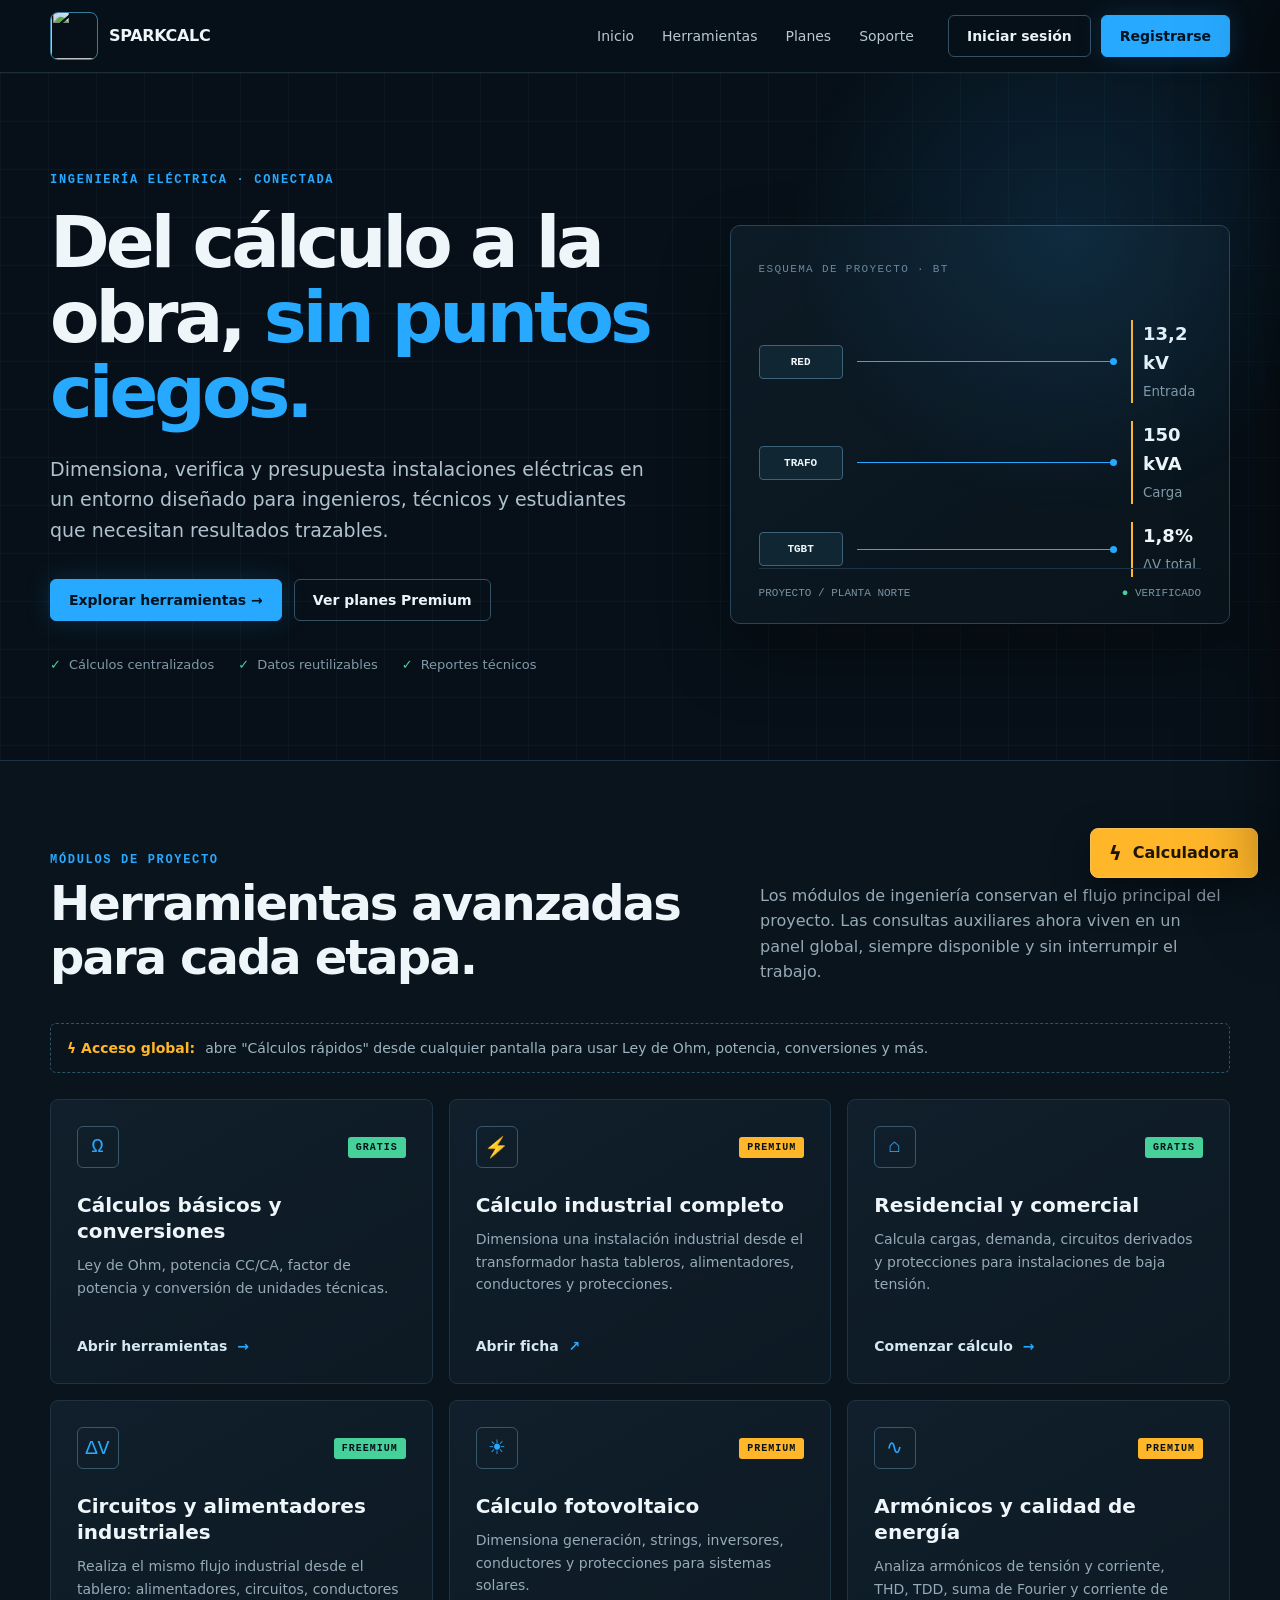
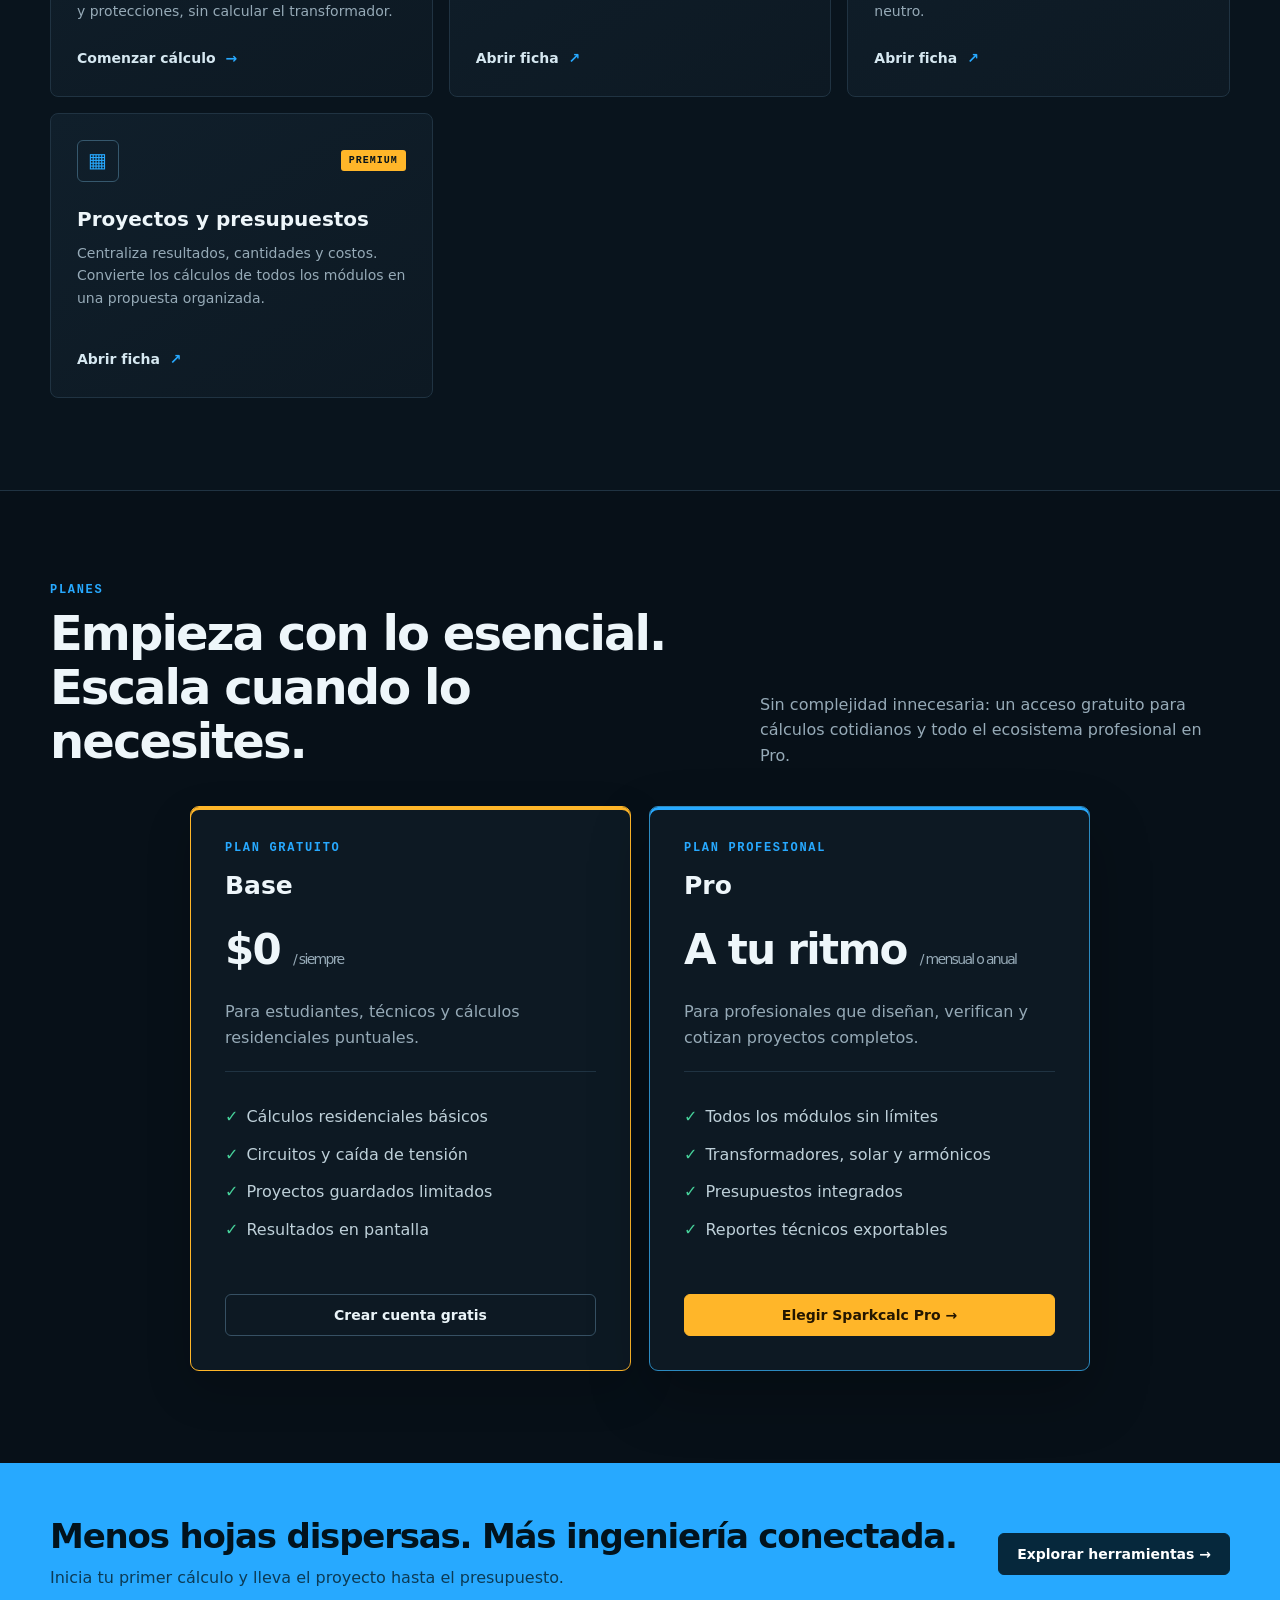
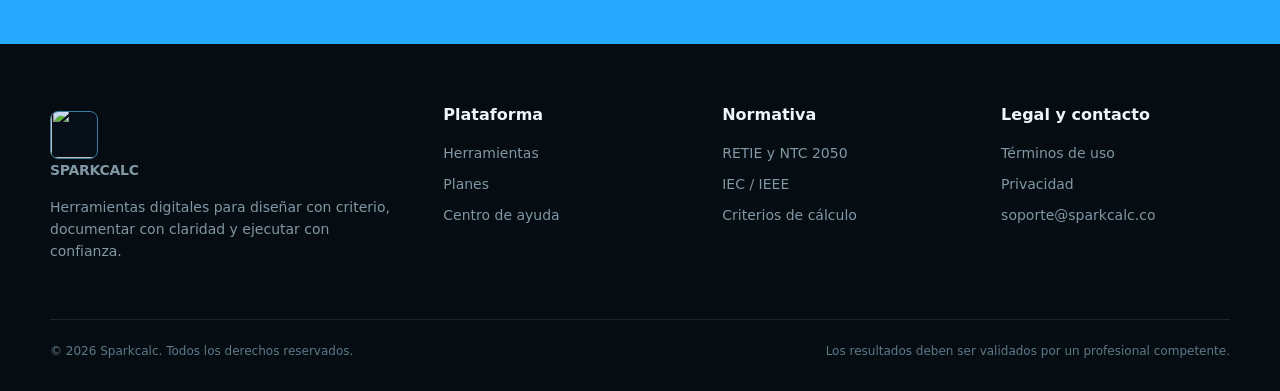
==== commit 2a5569f1: "Arreglos de calculos basicos" ====
--- a/index.html
+++ b/index.html
@@ -6,7 +6,7 @@
   <meta name="description" content="Cálculo, análisis y gestión de proyectos eléctricos en una sola plataforma.">
   <title>Sparkcalc - Ingeniería eléctrica conectada</title>
   <link rel="icon" href="assets/img/logos.jpg">
-  <link rel="stylesheet" href="assets/css/styles.css?v=20260930-calculator-layout">
+  <link rel="stylesheet" href="assets/css/styles.css?v=20261001-units-redesign">
 </head>
 <body>
   <header class="site-header">
@@ -48,7 +48,6 @@
       <button class="quick-link active" type="button" data-calc="ohm" aria-pressed="true">Ω Ley de Ohm</button>
       <button class="quick-link" type="button" data-calc="power" aria-pressed="false">W Ley de Potencia</button>
       <button class="quick-link" type="button" data-calc="units" aria-pressed="false">⇄ Convertir unidades</button>
-      <button class="quick-link" type="button" data-calc="conductors" aria-pressed="false">▤ Conductores</button>
       <button class="quick-link" type="button" data-calc="power-factor" aria-pressed="false">cosφ Factor de potencia</button>
       <button class="quick-link" type="button" data-calc="scientific" aria-pressed="false">ƒ(x) Científica</button>
     </div>
@@ -85,13 +84,10 @@
     <div class="mini-calc quick-calc" data-calc-panel="units" hidden>
       <h3>Convertir unidades</h3>
       <p>Convierte magnitudes eléctricas entre sus unidades más usadas.</p>
-      <div class="field"><label for="unitQuantity">Magnitud</label><select id="unitQuantity">
-        <optgroup label="Electricidad"><option value="voltage">Tensión</option><option value="current">Corriente</option><option value="resistance">Resistencia e impedancia</option><option value="conductance">Conductancia</option><option value="power">Potencia activa</option><option value="reactivePower">Potencia reactiva</option><option value="apparentPower">Potencia aparente</option><option value="energy">Energía</option><option value="charge">Carga eléctrica</option><option value="capacitance">Capacitancia</option><option value="inductance">Inductancia</option><option value="frequency">Frecuencia</option></optgroup>
-        <optgroup label="Puesta a tierra"><option value="resistivity">Resistividad</option><option value="conductivity">Conductividad</option><option value="electricField">Campo eléctrico</option></optgroup>
-        <optgroup label="Iluminación"><option value="illuminance">Iluminancia</option><option value="luminousFlux">Flujo luminoso</option><option value="luminousIntensity">Intensidad luminosa</option><option value="luminance">Luminancia</option></optgroup>
-        <optgroup label="Motores y mecánica"><option value="torque">Par motor</option><option value="speed">Velocidad angular</option><option value="force">Fuerza</option><option value="pressure">Presión</option></optgroup>
-        <optgroup label="Ingeniería general"><option value="length">Longitud</option><option value="area">Área</option><option value="volume">Volumen</option><option value="mass">Masa</option><option value="temperature">Temperatura</option><option value="angle">Ángulo</option><option value="time">Tiempo</option></optgroup>
-      </select></div>
+      <div class="field-row">
+        <div class="field"><label for="unitCategory">Categoría</label><select id="unitCategory"><option value="electricity">Electricidad</option><option value="grounding">Puesta a tierra</option><option value="lighting">Iluminación</option><option value="mechanics">Motores y mecánica</option><option value="general">Ingeniería general</option></select></div>
+        <div class="field"><label for="unitQuantity">Magnitud</label><select id="unitQuantity"></select></div>
+      </div>
       <div class="field-row quick-field">
         <div class="field"><label for="unitValue">Valor</label><input id="unitValue" type="number" value="1" inputmode="decimal"></div>
         <div class="field"><label for="unitFrom">Desde</label><select id="unitFrom"></select></div>
@@ -100,18 +96,6 @@
       <div class="result"><span>Resultado</span><strong id="unitResult">1.000 W</strong></div>
     </div>
 
-    <div class="mini-calc quick-calc" data-calc-panel="conductors" hidden>
-      <h3>Selección preliminar de conductor</h3>
-      <p>Estima calibre por ampacidad y caída de tensión máxima del 3%.</p>
-      <div class="field-row">
-        <div class="field"><label for="conductorCurrent">Corriente (A)</label><input id="conductorCurrent" type="number" value="40" min="0"></div>
-        <div class="field"><label for="conductorLength">Longitud (m)</label><input id="conductorLength" type="number" value="30" min="0"></div>
-        <div class="field"><label for="conductorVoltage">Tensión (V)</label><input id="conductorVoltage" type="number" value="220" min="1"></div>
-        <div class="field"><label for="conductorMaterial">Material</label><select id="conductorMaterial"><option value="cu">Cobre</option><option value="al">Aluminio</option></select></div>
-      </div>
-      <div class="field quick-field"><label for="conductorSystem">Sistema</label><select id="conductorSystem"><option value="single">Monofásico</option><option value="three">Trifásico</option></select></div>
-      <div class="result result-stack"><span>Calibre mínimo estimado</span><strong id="conductorResult">8 AWG Cu</strong><small id="conductorDetail">Ampacidad 50 A · ΔV 1,12%</small></div>
-    </div>
 
     <div class="mini-calc quick-calc" data-calc-panel="power-factor" hidden>
       <h3>Corrección del factor de potencia</h3>
@@ -218,13 +202,13 @@
         </div>
         <div class="tools-note">
           <b>ϟ Acceso global:</b>
-          abre "Cálculos rápidos" desde cualquier pantalla para usar Ley de Ohm, potencia, conversiones, conductores y más.
+          abre "Cálculos rápidos" desde cualquier pantalla para usar Ley de Ohm, potencia, conversiones y más.
         </div>
         <div class="grid">
           <article class="card">
             <div class="card-top"><span class="icon">Ω</span><span class="tag free">Gratis</span></div>
             <h3>Cálculos básicos y conversiones</h3>
-            <p>Ley de Ohm, potencia CC/CA, conductores, factor de potencia y conversión de unidades técnicas.</p>
+            <p>Ley de Ohm, potencia CC/CA, factor de potencia y conversión de unidades técnicas.</p>
             <a href="pages/calculos-basicos.html">Abrir herramientas <span>→</span></a>
           </article>
           <article class="card">
@@ -350,6 +334,6 @@
       </div>
     </div>
   </footer>
-  <script src="assets/js/main.js?v=20260930-calculator-layout" defer></script>
+  <script src="assets/js/main.js?v=20261001-result-precision" defer></script>
 </body>
 </html>
--- a/assets/css/styles.css
+++ b/assets/css/styles.css
@@ -319,25 +319,25 @@
 .panel-note { margin-top: 20px; color: #76909f; font-size: 12px; }
 
 /* Página de cálculos básicos */
-.calculations-page { background: #071018; }
-.calc-index { position: sticky; top: 72px; z-index: 15; border-bottom: 1px solid var(--line); background: rgba(7, 16, 24, .94); backdrop-filter: blur(12px); }
+.calculations-page { background: #f4f7f9; }
+.calc-index { position: sticky; top: 72px; z-index: 15; border-bottom: 1px solid #d8e2e8; background: rgba(255, 255, 255, .96); backdrop-filter: blur(12px); }
 .calc-index .wrap { display: flex; gap: 8px; overflow-x: auto; padding: 12px 0; scrollbar-width: thin; }
-.calc-index a { flex: 0 0 auto; padding: 7px 12px; border: 1px solid #29485b; border-radius: 20px; color: #a9bec9; font-size: 12px; font-weight: 700; }
-.calc-index a:hover { border-color: var(--blue); color: #fff; }
-.calc-library { padding: 54px 0 80px; background: #09141d; }
+.calc-index a { flex: 0 0 auto; padding: 7px 12px; border: 1px solid #c9d7df; border-radius: 20px; color: #365466; font-size: 12px; font-weight: 700; }
+.calc-index a:hover { border-color: var(--blue); color: #0879b7; background: #eef8fd; }
+.calc-library { padding: 54px 0 80px; background: #f4f7f9; }
 .calc-library-grid { display: grid; gap: 20px; grid-template-columns: repeat(2, minmax(0, 1fr)); }
-.calc-tool-card { scroll-margin-top: 145px; padding: 28px; border: 1px solid #27465a; border-radius: 10px; background: linear-gradient(145deg, #0d1b26, #09131b); box-shadow: 0 22px 55px rgba(0, 0, 0, .22); }
+.calc-tool-card { scroll-margin-top: 145px; padding: 28px; border: 1px solid #d8e2e8; border-radius: 10px; background: #fff; color: #13232d; box-shadow: 0 18px 45px rgba(22, 44, 58, .08); }
 .calc-tool-wide { grid-column: 1 / -1; }
 .calc-tool-heading { display: flex; align-items: center; gap: 14px; margin-bottom: 12px; }
 .calc-tool-heading h2 { margin: 3px 0 0; font-size: 25px; letter-spacing: -.03em; }
-.calc-tool-card > p { margin: 0 0 22px; color: #8fa6b3; font-size: 14px; }
-.calc-tool-card .field label { color: #9db2bd; }
-.calc-tool-card .field input, .calc-tool-card .field select { width: 100%; height: 43px; padding: 0 11px; border: 1px solid #315267; border-radius: 5px; background: #07131b; color: #fff; font: 15px ui-monospace, SFMono-Regular, Consolas, monospace; }
-.calc-tool-card .field-note { display: block; margin-top: 6px; color: #718a98; font-size: 11px; line-height: 1.45; }
-.converter-layout { display: grid; gap: 12px; grid-template-columns: 1.35fr repeat(3, 1fr); }
-.calc-warning { margin-top: 22px; padding: 16px 18px; border: 1px dashed #4b6070; border-radius: 7px; color: #8fa6b3; font-size: 13px; }
+.calc-tool-card > p { margin: 0 0 22px; color: #405b6b; font-size: 14px; }
+.calc-tool-card .field label { color: #425765; }
+.calc-tool-card .field input, .calc-tool-card .field select { width: 100%; height: 43px; padding: 0 11px; border: 1px solid #c9d7df; border-radius: 5px; background: #fbfdfe; color: #102431; font: 15px ui-monospace, SFMono-Regular, Consolas, monospace; }
+.calc-tool-card .field-note { display: block; margin-top: 6px; color: #607886; font-size: 11px; line-height: 1.45; }
+.converter-layout { display: grid; gap: 12px; grid-template-columns: repeat(2, minmax(0, 1fr)); }
+.calc-warning { margin-top: 22px; padding: 16px 18px; border: 1px dashed #b8cad4; border-radius: 7px; background: #fff; color: #405b6b; font-size: 13px; }
 .calc-warning strong { color: var(--amber); }
-.electric-wheel-layout { display: grid; align-items: center; gap: 52px; grid-template-columns: 330px 1fr; }
+.electric-wheel-layout { display: grid; align-items: start; gap: 34px; grid-template-columns: 1.05fr .95fr; }
 .formula-wheel { position: relative; display: grid; width: 320px; height: 320px; overflow: hidden; border: 2px solid #315d75; border-radius: 50%; grid-template-columns: 1fr 1fr; grid-template-rows: 1fr 1fr; background: #07131b; box-shadow: inset 0 0 45px rgba(39, 169, 255, .08), 0 20px 45px rgba(0, 0, 0, .25); }
 .wheel-segment { display: grid; place-content: center; gap: 2px; border: 0; background: #0d202d; color: #9eb3bf; cursor: pointer; transition: background-color .2s, color .2s, box-shadow .2s; }
 .wheel-segment:nth-child(odd) { border-right: 1px solid #315267; }
@@ -353,6 +353,19 @@
 .wheel-center { position: absolute; top: 50%; left: 50%; display: grid; width: 92px; height: 92px; place-content: center; border: 2px solid var(--amber); border-radius: 50%; background: #09141d; color: var(--amber); font: 800 23px/1 ui-monospace, SFMono-Regular, Consolas, monospace; text-align: center; transform: translate(-50%, -50%); pointer-events: none; }
 .wheel-center small { color: #8da2ae; font-size: 9px; font-weight: 500; }
 .wheel-form { display: grid; min-width: 0; gap: 12px; }
+.formula-map { display: grid; gap: 10px; grid-template-columns: 1fr 1fr; }
+.formula-tile { display: grid; min-height: 145px; grid-template-columns: auto 1fr; align-content: center; gap: 2px 10px; padding: 18px; border: 1px solid #d1dee5; border-radius: 9px; background: #f8fbfd; color: #173140; cursor: pointer; text-align: left; transition: border-color .2s, background-color .2s, transform .2s; }
+.formula-tile:hover { border-color: #8dc9e8; background: #f0f9fd; transform: translateY(-2px); }
+.formula-tile.active { border-color: var(--blue); background: #eaf7fd; box-shadow: inset 3px 0 var(--blue), 0 12px 28px rgba(22, 44, 58, .1); }
+.formula-symbol { grid-row: 1 / span 2; color: var(--blue); font: 800 32px/1 ui-monospace, SFMono-Regular, Consolas, monospace; }
+.formula-name { align-self: center; font-size: 13px; font-weight: 800; }
+.formula-tile small { grid-column: 1 / -1; margin-top: 10px; color: #567180; font: 12px/1.65 ui-monospace, SFMono-Regular, Consolas, monospace; }
+.calc-tool-card .result { border: 1px solid #dbe7ed; border-left: 3px solid var(--green); background: #f5fafc; color: #13232d; }
+.calc-tool-card .result span, .calc-tool-card .result-stack small { color: #607886; }
+.pf-dynamic-inputs { display: grid; gap: 10px; grid-template-columns: 1fr 1fr; margin-top: 10px; }
+.unit-input { display: grid; grid-template-columns: 1fr auto; }
+.unit-input input { border-radius: 5px 0 0 5px !important; }
+.unit-input select { width: auto !important; min-width: 76px; border-left: 0 !important; border-radius: 0 5px 5px 0 !important; }
 #quickPanel .quick-groups, #quickPanel [data-calc-panel]:not([data-calc-panel="scientific"]) { display: none !important; }
 
 .page-main { background: #f4f7f9; color: #13232d; }
@@ -538,6 +551,7 @@
   .converter-layout { grid-template-columns: 1fr 1fr; }
   .electric-wheel-layout { grid-template-columns: 1fr; }
   .formula-wheel { margin: auto; }
+  .electric-wheel-layout { grid-template-columns: 1fr; }
 }
 
 @media (max-width: 620px) {
@@ -566,6 +580,7 @@
   .calc-tool-card { padding: 20px; scroll-margin-top: 130px; }
   .converter-layout { grid-template-columns: 1fr; }
   .formula-wheel { width: 270px; height: 270px; }
+  .formula-map, .pf-dynamic-inputs { grid-template-columns: 1fr; }
 }
 
 /* Error 404 */
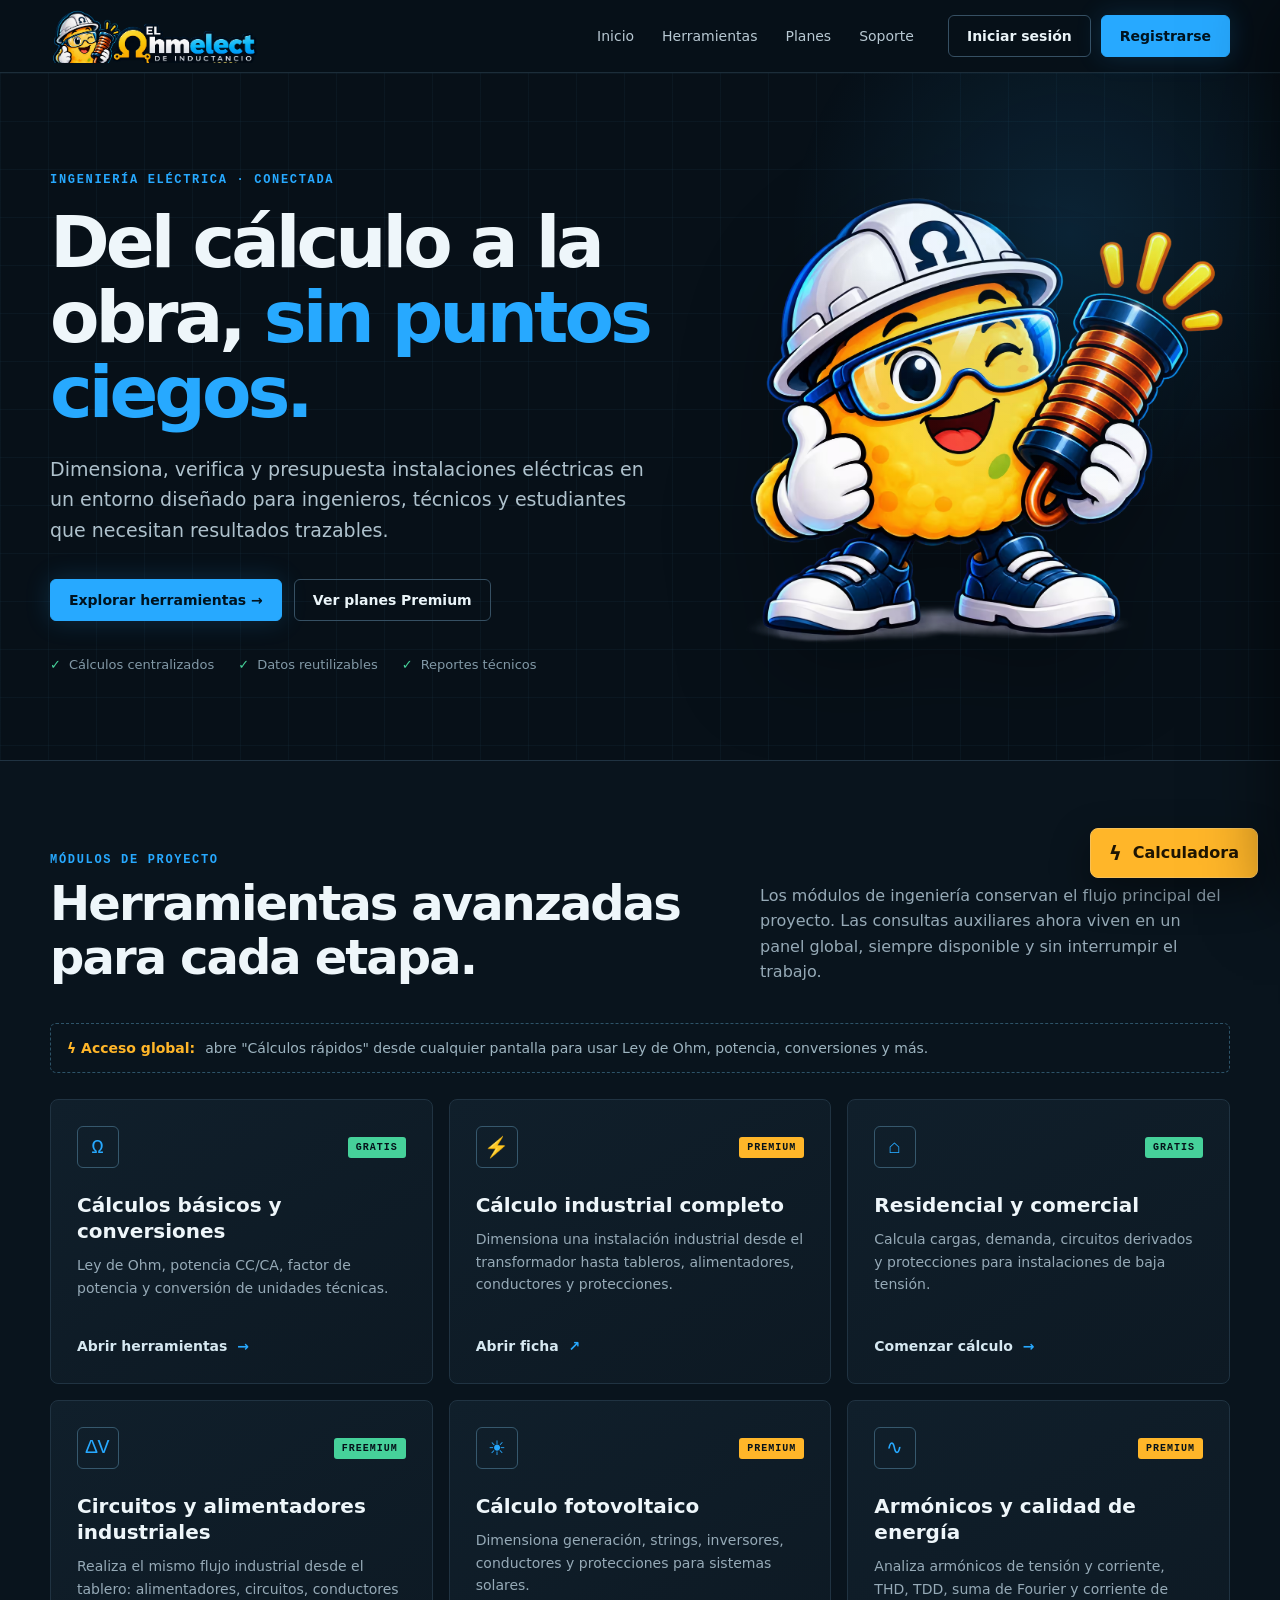
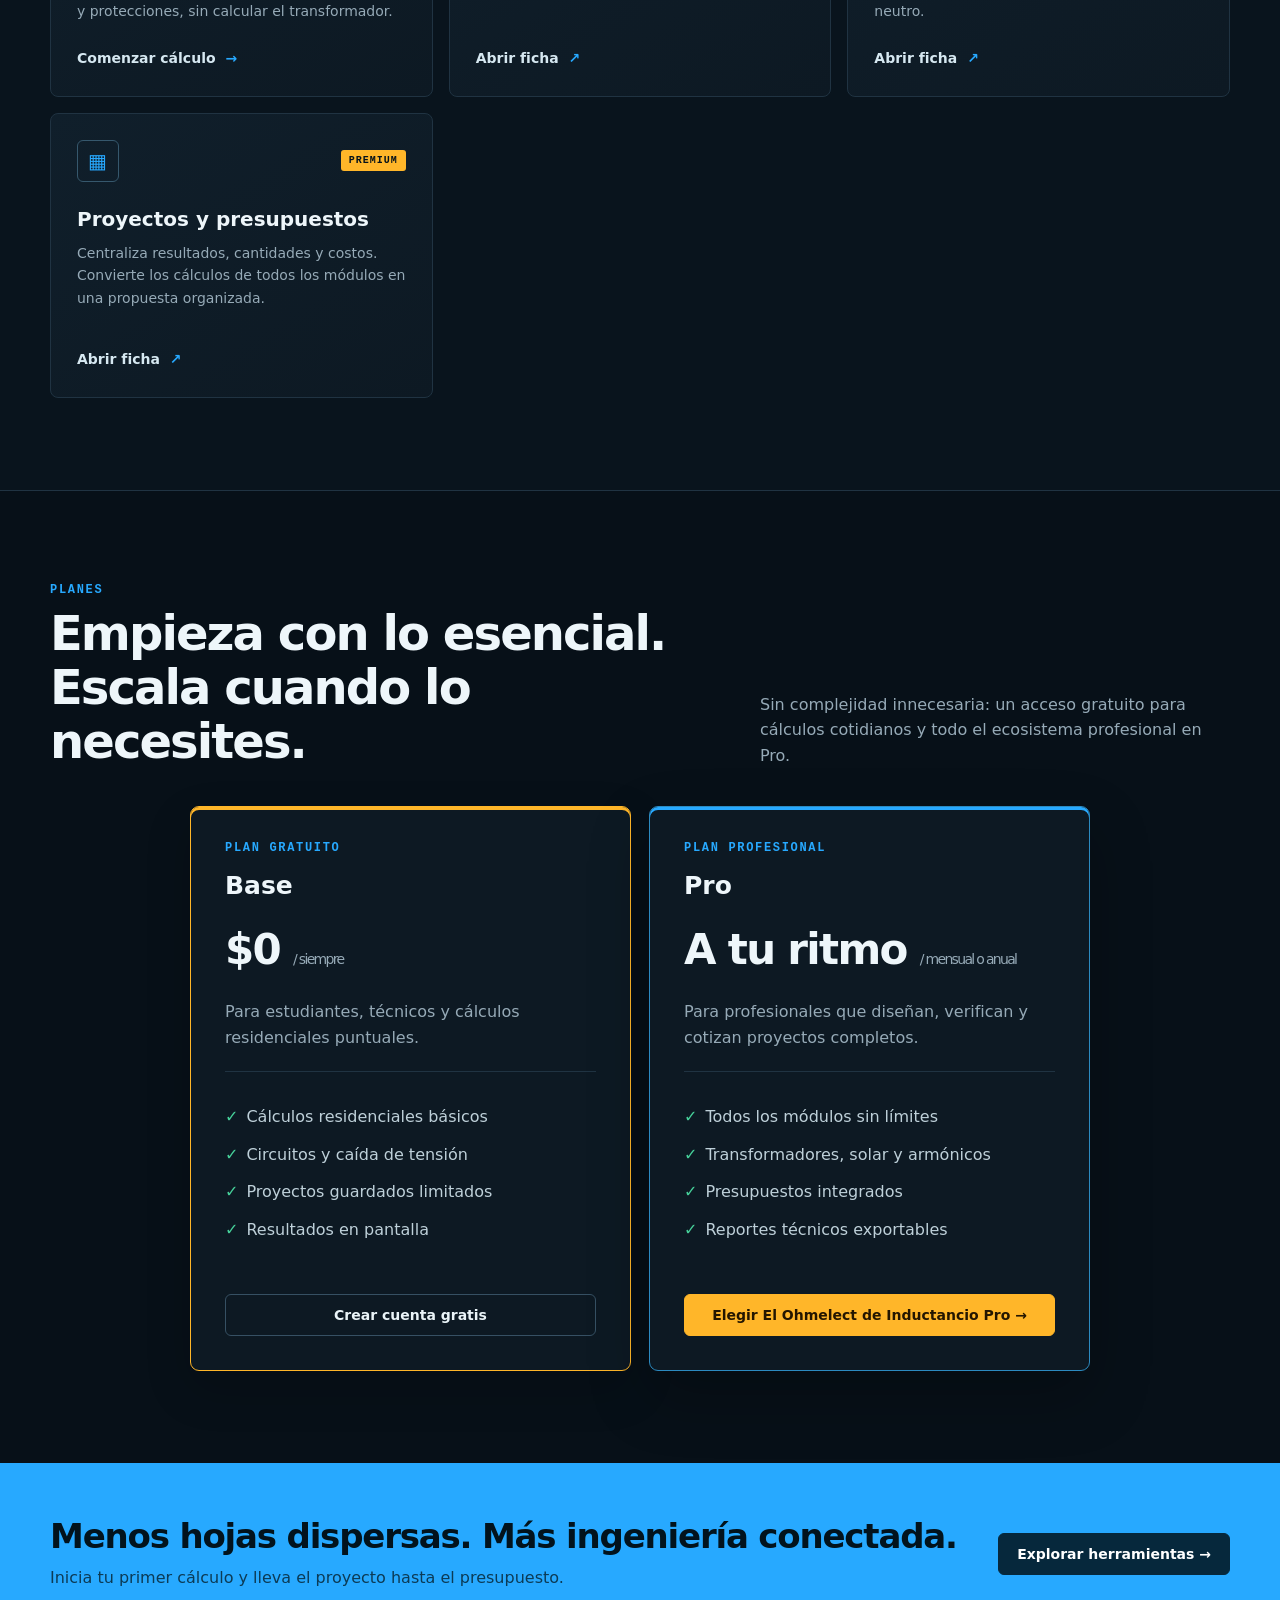
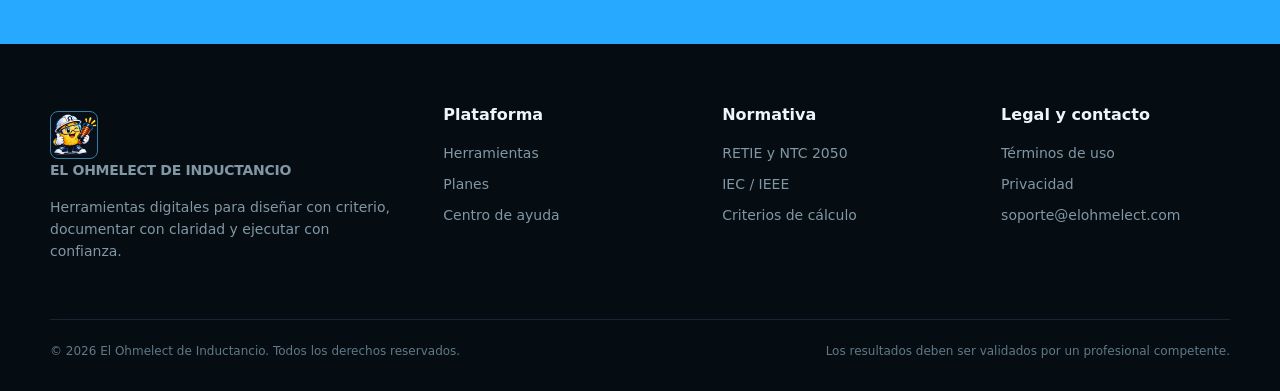
==== commit aa4f2a71: "Cambio de nombre y diseño de mascota e iconos" ====
--- a/index.html
+++ b/index.html
@@ -4,16 +4,15 @@
   <meta charset="utf-8">
   <meta name="viewport" content="width=device-width, initial-scale=1">
   <meta name="description" content="Cálculo, análisis y gestión de proyectos eléctricos en una sola plataforma.">
-  <title>Sparkcalc - Ingeniería eléctrica conectada</title>
-  <link rel="icon" href="assets/img/logos.jpg">
-  <link rel="stylesheet" href="assets/css/styles.css?v=20261001-units-redesign">
+  <title>El Ohmelect de Inductancio - Ingeniería eléctrica conectada</title>
+  <link rel="icon" href="assets/img/icon_p.avif">
+  <link rel="stylesheet" href="assets/css/styles.css?v=20261002-logo-placement">
 </head>
 <body>
   <header class="site-header">
     <div class="wrap nav">
-      <a class="brand" href="#inicio" aria-label="Sparkcalc inicio">
-        <span class="mark" aria-hidden="true"><img src="assets/img/logos.jpg" alt="" aria-hidden="true"></span>
-        <span>SPARKCALC</span>
+      <a class="brand" href="#inicio" aria-label="El Ohmelect de Inductancio inicio">
+        <span class="mark" aria-hidden="true"><img src="assets/img/logo_p.avif" alt="" aria-hidden="true"></span>
       </a>
       <nav class="links" aria-label="Navegación principal">
         <a href="#inicio">Inicio</a>
@@ -162,28 +161,8 @@
           </div>
         </div>
 
-        <aside class="diagram" aria-label="Resumen visual de un proyecto eléctrico">
-          <div class="flow">
-            <div class="flow-row">
-              <div class="node">RED</div>
-              <div class="wire"></div>
-              <div class="metric"><b>13,2 kV</b><small>Entrada</small></div>
-            </div>
-            <div class="flow-row">
-              <div class="node">TRAFO</div>
-              <div class="wire"></div>
-              <div class="metric"><b>150 kVA</b><small>Carga</small></div>
-            </div>
-            <div class="flow-row">
-              <div class="node">TGBT</div>
-              <div class="wire"></div>
-              <div class="metric"><b>1,8%</b><small>ΔV total</small></div>
-            </div>
-          </div>
-          <div class="status">
-            <span>PROYECTO / PLANTA NORTE</span>
-            <span><strong>●</strong> VERIFICADO</span>
-          </div>
+        <aside class="hero-brand-visual" aria-label="Identidad de El Ohmelect de Inductancio">
+          <img src="assets/img/icon_p.avif" alt="Símbolo de El Ohmelect de Inductancio">
         </aside>
       </div>
     </section>
@@ -285,7 +264,7 @@
               <li>Presupuestos integrados</li>
               <li>Reportes técnicos exportables</li>
             </ul>
-            <a class="btn amber" href="pages/registro.html">Elegir Sparkcalc Pro →</a>
+            <a class="btn amber" href="pages/registro.html">Elegir El Ohmelect de Inductancio Pro →</a>
           </article>
         </div>
       </div>
@@ -306,7 +285,7 @@
     <div class="wrap">
       <div class="foot">
         <div>
-          <a class="brand" href="#inicio"><span class="mark" aria-hidden="true"><img src="assets/img/logos.jpg" alt="" aria-hidden="true"></span><span>SPARKCALC</span></a>
+          <a class="brand" href="#inicio"><span class="mark" aria-hidden="true"><img src="assets/img/icon_p.avif" alt="" aria-hidden="true"></span><span>EL OHMELECT DE INDUCTANCIO</span></a>
           <p>Herramientas digitales para diseñar con criterio, documentar con claridad y ejecutar con confianza.</p>
         </div>
         <div>
@@ -325,11 +304,11 @@
           <h4>Legal y contacto</h4>
           <a href="pages/legal.html">Términos de uso</a>
           <a href="pages/legal.html#privacidad">Privacidad</a>
-          <a href="mailto:soporte@sparkcalc.co">soporte@sparkcalc.co</a>
+          <a href="mailto:soporte@elohmelect.com">soporte@elohmelect.com</a>
         </div>
       </div>
       <div class="legal">
-        <span>© 2026 Sparkcalc. Todos los derechos reservados.</span>
+        <span>© 2026 El Ohmelect de Inductancio. Todos los derechos reservados.</span>
         <span>Los resultados deben ser validados por un profesional competente.</span>
       </div>
     </div>
--- a/assets/css/styles.css
+++ b/assets/css/styles.css
@@ -48,7 +48,7 @@
 }
 
 .nav { display: flex; height: 72px; align-items: center; gap: 34px; }
-.brand { display: flex; align-items: center; gap: 11px; font-weight: 780; letter-spacing: -.02em; }
+.brand { display: flex; align-items: center; gap: 11px; font-size: 14px; font-weight: 780; letter-spacing: -.02em; white-space: nowrap; }
 
 .mark {
   display: grid;
@@ -64,12 +64,12 @@
 }
 
 .mark img {
-  width: 54px;
-  height: 54px;
-  max-width: none;
-  object-fit: cover;
-  object-position: 27% 50%;
-  transform: translateY(-8px);
+  width: 100%;
+  height: 100%;
+  max-width: 100%;
+  object-fit: contain;
+  object-position: center;
+  transform: none;
 }
 
 .links { display: flex; gap: 28px; margin-left: auto; color: #b7c8d2; font-size: 14px; }
@@ -278,6 +278,8 @@
 .quick-trigger:hover { transform: translateY(-3px); box-shadow: 0 18px 46px rgba(0, 0, 0, .5); }
 
 .quick-trigger .bolt { font-size: 20px; }
+.hero-brand-visual { display: grid; min-height: 460px; place-items: center; }
+.hero-brand-visual img { width: min(500px, 110%); aspect-ratio: 1; object-fit: contain; filter: drop-shadow(0 28px 46px rgba(0, 0, 0, .32)); }
 .quick-panel { position: fixed; inset: 0 0 0 auto; z-index: 50; width: min(430px, 100%); overflow: auto; padding: 24px; border-left: 1px solid #31556a; background: #08131c; box-shadow: -24px 0 70px rgba(0, 0, 0, .55); transform: translateX(105%); transition: transform .25s ease; }
 .quick-panel.open { transform: none; }
 .quick-backdrop { position: fixed; inset: 0; z-index: 45; background: rgba(1, 7, 11, .62); -webkit-backdrop-filter: blur(3px); backdrop-filter: blur(3px); opacity: 0; pointer-events: none; transition: .2s; }
@@ -538,6 +540,7 @@
   .links { display: none; }
   .actions .btn:first-child { display: none; }
   .hero-grid { grid-template-columns: 1fr; }
+  .hero-brand-visual { min-height: 390px; }
   .diagram { min-height: 340px; }
   .grid { grid-template-columns: repeat(2, 1fr); }
   .foot { grid-template-columns: 1fr 1fr; }
@@ -561,6 +564,8 @@
   .actions .btn { padding: 0 12px; }
   .hero { padding: 72px 0 62px; }
   .hero h1 { font-size: 42px; }
+  .hero-brand-visual { min-height: 320px; }
+  .hero-brand-visual img { width: min(330px, 92vw); }
   .micro { display: grid; gap: 6px; }
   .diagram { min-height: 320px; padding: 20px; }
   .flow-row { grid-template-columns: 64px 1fr 62px; }
@@ -713,12 +718,12 @@
 }
 
 .external-tool-page .site-header .mark img {
-  width: 54px;
-  height: 54px;
-  max-width: none;
-  object-fit: cover;
-  object-position: 27% 50%;
-  transform: translateY(-8px);
+  width: 100%;
+  height: 100%;
+  max-width: 100%;
+  object-fit: contain;
+  object-position: center;
+  transform: none;
 }
 
 .external-tool-page .site-header .links {
@@ -859,9 +864,9 @@
   height: 42px;
   border: 1px solid #397d9e;
   border-radius: 8px;
-  object-fit: cover;
-  object-position: 27% 50%;
-  transform: translateY(-6px);
+  object-fit: contain;
+  object-position: center;
+  transform: none;
   background: #071018;
 }
 
@@ -1028,3 +1033,18 @@
   .external-tool-page .spark-footer-legal { display: block; }
   .external-tool-page .spark-footer-legal span { display: block; margin-top: 8px; }
 }
+
+/* Mantener legible el logotipo horizontal también en herramientas externas. */
+.site-header .brand .mark,
+.external-tool-page .site-header .brand .mark {
+  width: 210px;
+  height: 54px;
+  border: 0;
+  border-radius: 0;
+  background: transparent;
+}
+
+@media (max-width: 620px) {
+  .site-header .brand .mark,
+  .external-tool-page .site-header .brand .mark { width: 155px; height: 46px; }
+}
